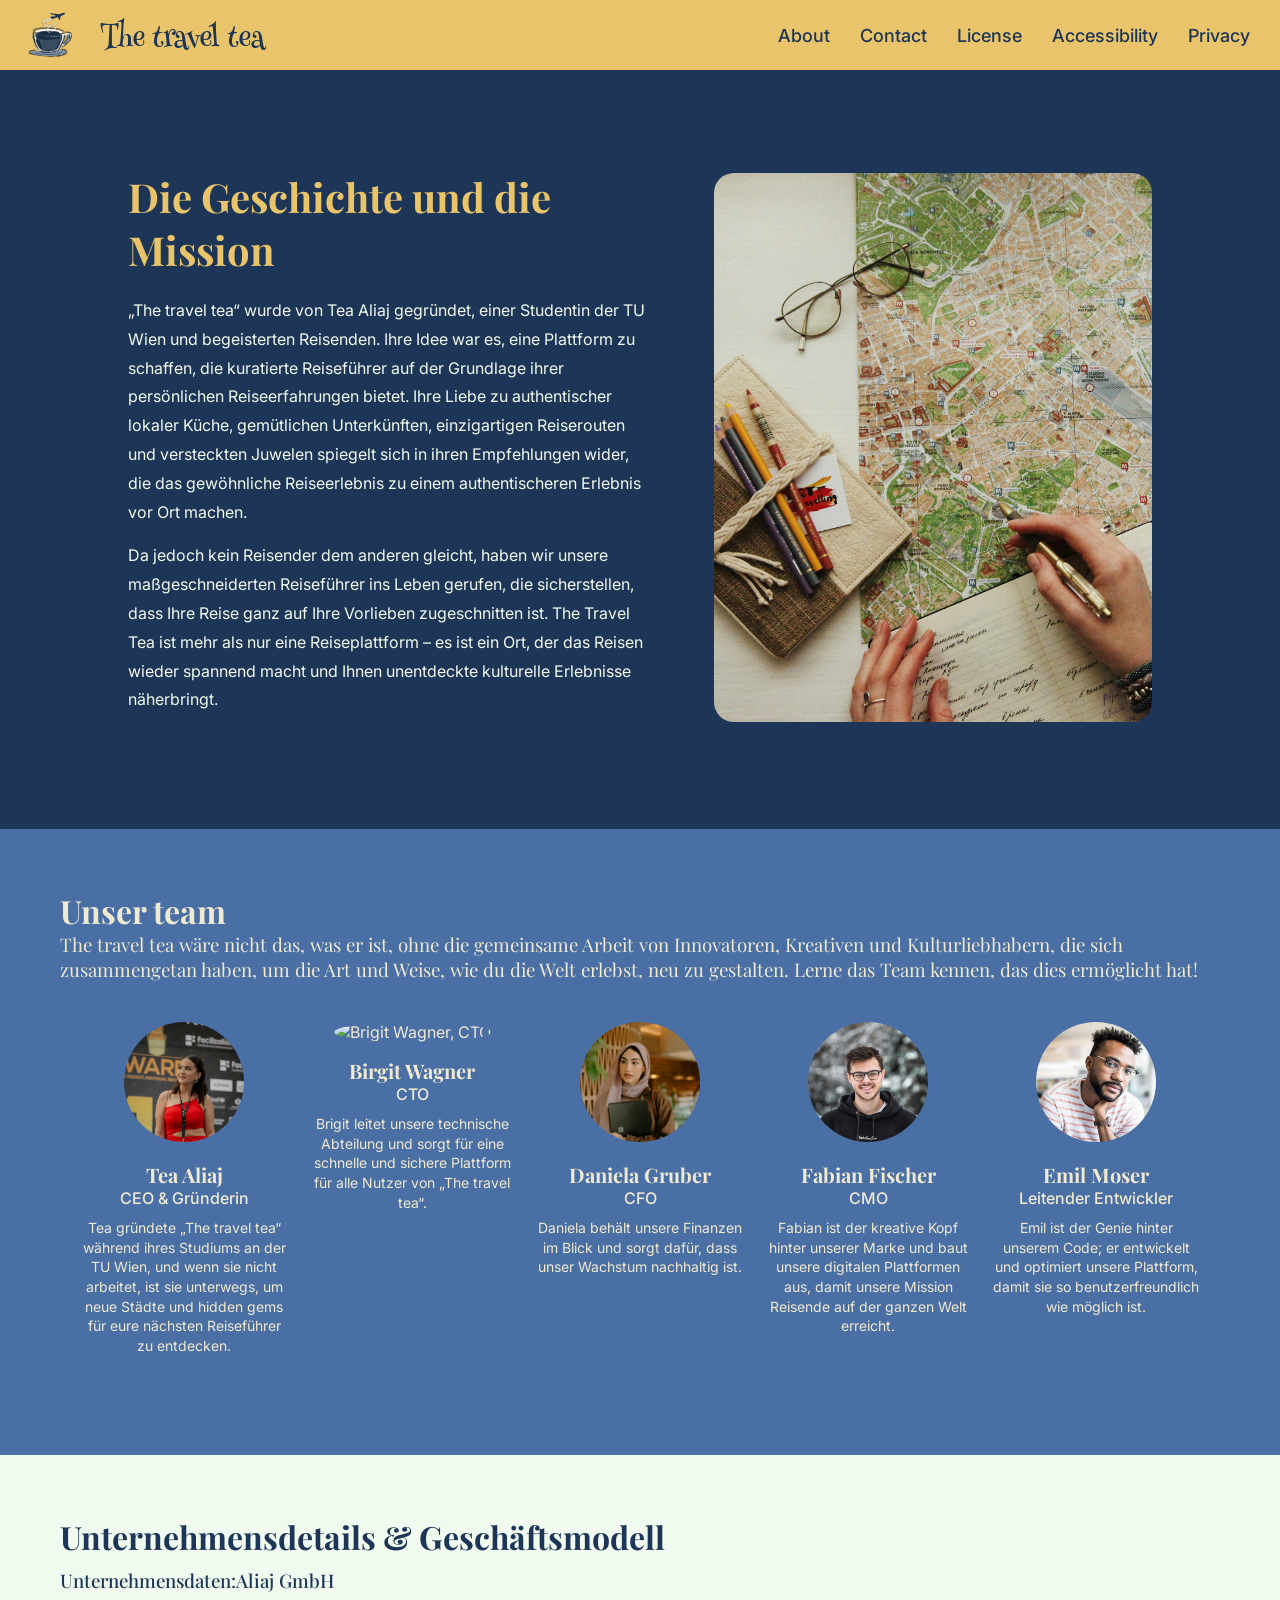
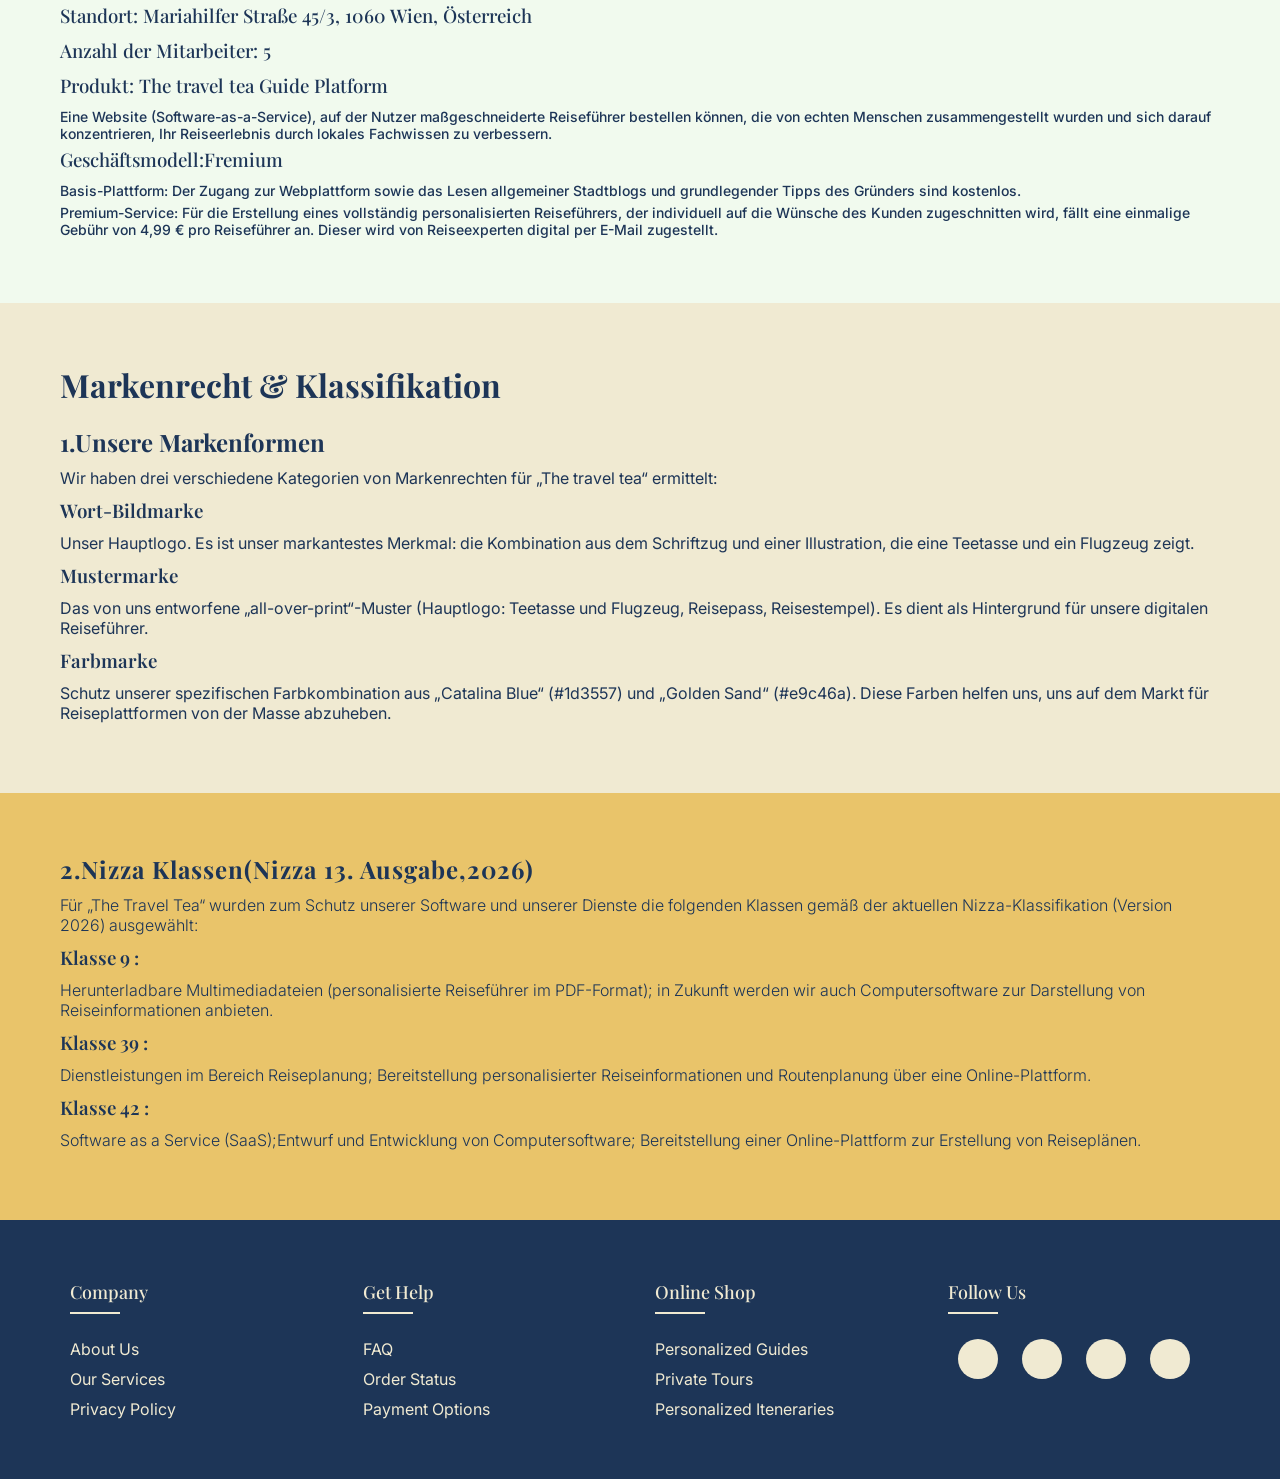
==== about.html @ 0098bec2 "about page done" ====
<!doctype html>
<html lang="de">
  <head>
    <link rel="stylesheet" href="css/style.css" />
    <link
      rel="stylesheet"
      href="https://cdnjs.cloudflare.com/ajax/libs/font-awesome/7.0.1/css/all.min.css"
    />
    <link rel="icon" type="image/svg+xml" href="assets/icons/1.svg" />
    <title>About</title>
  </head>
  <body>
    <header>
      <a href="index.html">
        <img class="logo" src="assets/icons/1.svg" alt="The travel tea logo" />
      </a>
      <nav>
        <ul class="nav__links">
          <li class="brand-link"><a href="index.html">The travel tea</a></li>
          <li><a href="about.html">About</a></li>
          <li><a href="contact.html">Contact</a></li>
          <li><a href="license.html">License</a></li>
          <li><a href="accessibility.html">Accessibility</a></li>
          <li><a href="privacy.html">Privacy</a></li>
        </ul>
      </nav>
    </header>
    <main id="about">
      <!-- about us container, same style as what is the travel tea but tweaked-->
      <section id="about" class="about-us-section">
        <div class="about-us-container">
          <div class="about-text">
            <h2 class="font-heading">Die Geschichte und die Mission</h2>
            <p>
              „The travel tea“ wurde von Tea Aliaj gegründet, einer Studentin
              der TU Wien und begeisterten Reisenden. Ihre Idee war es, eine
              Plattform zu schaffen, die kuratierte Reiseführer auf der
              Grundlage ihrer persönlichen Reiseerfahrungen bietet. Ihre Liebe
              zu authentischer lokaler Küche, gemütlichen Unterkünften,
              einzigartigen Reiserouten und versteckten Juwelen spiegelt sich in
              ihren Empfehlungen wider, die das gewöhnliche Reiseerlebnis zu
              einem authentischeren Erlebnis vor Ort machen.
            </p>
            <p>
              Da jedoch kein Reisender dem anderen gleicht, haben wir unsere
              maßgeschneiderten Reiseführer ins Leben gerufen, die
              sicherstellen, dass Ihre Reise ganz auf Ihre Vorlieben
              zugeschnitten ist. The Travel Tea ist mehr als nur eine
              Reiseplattform – es ist ein Ort, der das Reisen wieder spannend
              macht und Ihnen unentdeckte kulturelle Erlebnisse näherbringt.
            </p>
          </div>
          <div class="about-image">
            <img
              src="assets/images_downloaded/oxana-v-qoAIlAmLJBU-unsplash.jpg"
              alt="Image of travel map and pencils taken by oxana v Unsplash license"
              class="founder-photo"
            />
          </div>
        </div>
      </section>
      <!--Our team container-->
      <div class="team-container">
        <h1>Unser team</h1>
        <h3 style="font-weight: 400">
          The travel tea wäre nicht das, was er ist, ohne die gemeinsame Arbeit
          von Innovatoren, Kreativen und Kulturliebhabern, die sich
          zusammengetan haben, um die Art und Weise, wie du die Welt erlebst,
          neu zu gestalten. Lerne das Team kennen, das dies ermöglicht hat!
        </h3>
        <div class="team-container-row">
          <div class="team-container-col">
            <img
              src="assets/images_by_me/0.Tea Aliaj founder pic.jpg"
              alt="Tea Aliaj, founder and CEO"
            />
            <h3>Tea Aliaj</h3>
            <h4>CEO & Gründerin</h4>
            <p>
              Tea gründete „The travel tea“ während ihres Studiums an der TU
              Wien, und wenn sie nicht arbeitet, ist sie unterwegs, um neue
              Städte und hidden gems für eure nächsten Reiseführer zu entdecken.
            </p>
          </div>
          <div class="team-container-col">
            <img
              src="assets/images_downloaded/meritt-thomas-aoQ4DYZLE_E-unsplash.jpg"
              alt="Brigit Wagner, CTO"
            />
            <h3>Birgit Wagner</h3>
            <h4>CTO</h4>
            <p>
              Brigit leitet unsere technische Abteilung und sorgt für eine
              schnelle und sichere Plattform für alle Nutzer von „The travel
              tea“.
            </p>
          </div>
          <div class="team-container-col">
            <img
              src="assets/images_downloaded/microsoft-365-7mBictB_urk-unsplash.jpg"
              alt="Daniela Gruber, CFO"
            />
            <h3>Daniela Gruber</h3>
            <h4>CFO</h4>
            <p>
              Daniela behält unsere Finanzen im Blick und sorgt dafür, dass
              unser Wachstum nachhaltig ist.
            </p>
          </div>
          <div class="team-container-col">
            <img
              src="assets/images_downloaded/charlie-green-3JmfENcL24M-unsplash.jpg"
              alt="Fabian Fischer, CMO"
            />
            <h3>Fabian Fischer</h3>
            <h4>CMO</h4>
            <p>
              Fabian ist der kreative Kopf hinter unserer Marke und baut unsere
              digitalen Plattformen aus, damit unsere Mission Reisende auf der
              ganzen Welt erreicht.
            </p>
          </div>
          <div class="team-container-col">
            <img
              src="assets/images_downloaded/leilani-angel-K84vnnzxmTQ-unsplash.jpg"
              alt="Emil Moser, Lead Developer"
            />
            <h3>Emil Moser</h3>
            <h4>Leitender Entwickler</h4>
            <p>
              Emil ist der Genie hinter unserem Code; er entwickelt und
              optimiert unsere Plattform, damit sie so benutzerfreundlich wie
              möglich ist.
            </p>
          </div>
        </div>
      </div>
      <!--Company details container-->
      <div class="company-facts">
        <h1>Unternehmensdetails & Geschäftsmodell</h1>
        <ul>
          <li><h3>Unternehmensdaten:Aliaj GmbH</h3></li>
          <li>
            <h3>Standort: Mariahilfer Straße 45/3, 1060 Wien, Österreich</h3>
          </li>
          <li><h3>Anzahl der Mitarbeiter: 5</h3></li>
          <li>
            <h3>Produkt: The travel tea Guide Platform</h3>
            <p>
              Eine Website (Software-as-a-Service), auf der Nutzer
              maßgeschneiderte Reiseführer bestellen können, die von echten
              Menschen zusammengestellt wurden und sich darauf konzentrieren,
              Ihr Reiseerlebnis durch lokales Fachwissen zu verbessern.
            </p>
          </li>
          <li>
            <h3>Geschäftsmodell:Fremium</h3>
            <p>
              Basis-Plattform: Der Zugang zur Webplattform sowie das Lesen
              allgemeiner Stadtblogs und grundlegender Tipps des Gründers sind
              kostenlos.
            </p>
            <p>
              Premium-Service: Für die Erstellung eines vollständig
              personalisierten Reiseführers, der individuell auf die Wünsche des
              Kunden zugeschnitten wird, fällt eine einmalige Gebühr von 4,99 €
              pro Reiseführer an. Dieser wird von Reiseexperten digital per
              E-Mail zugestellt.
            </p>
          </li>
        </ul>
      </div>
      <!--Trademark section container-->
      <div class="trademark-section">
        <h1>Markenrecht & Klassifikation</h1>
        <h2>1.Unsere Markenformen</h2>
        <p>
          Wir haben drei verschiedene Kategorien von Markenrechten für „The
          travel tea“ ermittelt:
        </p>
        <ul>
          <li>
            <h3>Wort-Bildmarke</h3>
            <p>
              Unser Hauptlogo. Es ist unser markantestes Merkmal: die
              Kombination aus dem Schriftzug und einer Illustration, die eine
              Teetasse und ein Flugzeug zeigt.
            </p>
          </li>
          <li>
            <h3>Mustermarke</h3>
            <p>
              Das von uns entworfene „all-over-print“-Muster (Hauptlogo:
              Teetasse und Flugzeug, Reisepass, Reisestempel). Es dient als
              Hintergrund für unsere digitalen Reiseführer.
            </p>
          </li>
          <li>
            <h3>Farbmarke</h3>
            <p>
              Schutz unserer spezifischen Farbkombination aus „Catalina Blue“
              (#1d3557) und „Golden Sand“ (#e9c46a). Diese Farben helfen uns,
              uns auf dem Markt für Reiseplattformen von der Masse abzuheben.
            </p>
          </li>
        </ul>
      </div>
      <!--Nizza klasses container-->
      <div class="nizza-klassen">
        <h2>2.Nizza Klassen(Nizza 13. Ausgabe,2026)</h2>
        <p>
          Für „The Travel Tea“ wurden zum Schutz unserer Software und unserer
          Dienste die folgenden Klassen gemäß der aktuellen Nizza-Klassifikation
          (Version 2026) ausgewählt:
        </p>
        <h3>Klasse 9 :</h3>
        <p>
          Herunterladbare Multimediadateien (personalisierte Reiseführer im
          PDF-Format); in Zukunft werden wir auch Computersoftware zur
          Darstellung von Reiseinformationen anbieten.
        </p>
        <h3>
          Klasse 39 : 
        </h3>
        <p>Dienstleistungen im Bereich Reiseplanung; Bereitstellung
          personalisierter Reiseinformationen und Routenplanung über eine
          Online-Plattform.</p>
        <h3>
          Klasse 42 : 
        </h3>
        <p>Software as a Service (SaaS);Entwurf und Entwicklung von
          Computersoftware; Bereitstellung einer Online-Plattform zur Erstellung
          von Reiseplänen.</p>
      </div>
    </main>
  </body>
  <footer class="footer">
    <div class="container">
      <div class="row">
        <div class="footer-col">
          <h4>Company</h4>
          <ul>
            <li><a href="#">About us</a></li>
            <li><a href="#">Our services</a></li>
            <li><a href="#">Privacy policy</a></li>
          </ul>
        </div>
        <div class="footer-col">
          <h4>Get help</h4>
          <ul>
            <li><a href="#">FAQ</a></li>
            <li><a href="#">Order status</a></li>
            <li><a href="#">Payment options</a></li>
          </ul>
        </div>
        <div class="footer-col">
          <h4>Online shop</h4>
          <ul>
            <li><a href="#">Personalized Guides</a></li>
            <li><a href="#">Private Tours</a></li>
            <li><a href="#">Personalized Iteneraries</a></li>
          </ul>
        </div>
        <div class="footer-col">
          <h4>Follow us</h4>
          <div class="social-links">
            <a href="#" aria-label="Facebook"
              ><i class="fab fa-facebook-f"></i
            ></a>
            <a href="#" aria-label="Instagram"
              ><i class="fab fa-instagram"></i
            ></a>
            <a href="#" aria-label="TikTok"><i class="fab fa-tiktok"></i></a>
            <a href="#" aria-label="Phone"><i class="fa-solid fa-phone"></i></a>
          </div>
        </div>
      </div>
    </div>
  </footer>
</html>
---- css/style.css ----
@import url("https://fonts.googleapis.com/css2?family=Henny+Penny&family=Inter:ital,opsz,wght@0,14..32,100..900;1,14..32,100..900&family=Playfair+Display:ital,wght@0,400..900;1,400..900&display=swap");
.henny-penny-regular {
  font-family: "Henny Penny", system-ui;
  font-weight: 400;
  font-style: normal;
}

.inter {
  font-family: "Inter", sans-serif;
  font-optical-sizing: auto;
  font-weight: 100;
  font-style: normal;
}

.playfair-display {
  font-family: "Playfair Display", serif;
  font-optical-sizing: auto;
  font-weight: 400;
  font-style: normal;
}

:root {
  --font-brand: "Henny Penny", system-ui;
  --font-heading: "Playfair Display", serif;
  --font-body: "Inter", sans-serif;
  --deepblue: #1d3557;
  --denim: #4a6fa5;
  --sky: #457b9d;
  --tealeaf: #a8dadc;
  --cream: #f1faee;
  --gold: #e9c46a;
  --vanilla: #f0ead2;
}

* {
  margin: 0;
  padding: 0;
  box-sizing: border-box;
  background-color: transparent;
}

body {
  font-family: var(--font-body);
  background-color: var(--vanilla);
  color: var(--deepblue);
}

h1,
h2,
h3,
h4 {
  font-family: var(--font-heading);
}

.brand-text {
  font-family: var(--font-brand);
  font-size: 1.8rem;
  color: var(--deepblue);
  margin: 0;
  letter-spacing: 0.05rem;
}

li,
a,
button {
  font-family: var(--font-body);
  font-weight: 500;
  font-size: 16px;
  color: var(--deepblue);
  text-decoration: none;
}

header {
  display: flex;
  justify-content: flex-start;
  align-items: center;
  padding: 0 15px;
  height: 70px;
  background-color: var(--gold);
  position: sticky;
  top: 0;
  z-index: 1000;
  box-shadow: 0 2px 10px rgba(0, 0, 0, 0.05 green, blue, alpha);
}

.logo {
  width: auto;
  height: 70px;
  margin-left: 0;
}

nav {
  flex-grow: 1;
}

.nav__links {
  display: flex;
  justify-content: flex-end;
  list-style: none;
  align-items: center;
}

.nav__links li {
  display: inline-block;
  padding: 0px 15px;
}

.nav__links li:not(.brand-link) a {
  font-family: var(--font-body);
  color: var(--deepblue);
  font-size: 18px;
  transition: all 0.3s ease 0s;
}

.nav__links li a:hover {
  color: var(--vanilla);
}

button {
  padding: 9px 25 px;
  border: none;
  border-radius: 50px;
  cursor: pointer;
  transition: all 0.3s ease 0s;
}

button:hover {
  background-color: var();
  color: white;
}

.brand-link {
  margin-right: auto;
  margin-top: 10px;
  margin-left: 0px;
}

.brand-link a {
  font-family: var(--font-brand);
  font-size: 1.7rem;
  color: var(--beige);
  margin-right: 40px;
}

.container {
  max-width: 1170px;
  margin: auto;
}

ul {
  list-style: none;
}

.footer {
  background-color: var(--deepblue);
  padding: 60px 0;
}

.footer-col {
  width: 25%;
  padding: 0 15px;
}

.footer-col h4 {
  font-size: 18px;
  color: var(--vanilla);
  text-transform: capitalize;
  margin-bottom: 35px;
  font-family: var(--font-heading);
  font-weight: 500;
  position: relative;
}

.footer-col h4::before {
  content: "";
  position: absolute;
  left: 0;
  bottom: -10px;
  background-color: var(--vanilla);
  height: 2px;
  box-sizing: border-box;
  width: 50px;
}

.footer-col ul li:not(:last-child) {
  margin-bottom: 10px;
}

.footer-col ul li a {
  font-size: 16px;
  text-transform: capitalize;
  font-family: var(--font-body);
  color: var(--vanilla);
  text-decoration: none;
  font-weight: 400;
  display: block;
  transition: all 0.3s ease;
}

.footer-col ul li a:hover {
  color: var(--sky);
  padding-left: 7px;
}

.row {
  display: flex;
  flex-wrap: wrap;
}

.footer-col .social-links a {
  display: inline-block;
  height: 40px;
  width: 40px;
  background-color: var(--vanilla);
  margin: 0 10px 0;
  text-align: center;
  line-height: 40px;
  border-radius: 50%;
  transition: all 0.5s ease;
  color: var(--deepblue);
}

.footer-col .social-links a:hover {
  color: var(--vanilla);
  background-color: var(--sky);
}

.hero-image {
  background-image:
    linear-gradient(rgba(0, 0, 0, 0.2), rgba(0, 0, 0, 0.2)),
    url("../assets/images_downloaded/neom-STV2s3FYw7Y-unsplash.jpg");
  background-size: cover;
  background-position: center;
  height: 100vh;
  width: 100%;

  /* Centering Logic */
  display: flex;
  justify-content: center; /* Horizontal center */
  align-items: center; /* Vertical center */
  text-align: center;
}

.hero-content {
  max-width: 800px; /* Prevents text from stretching too wide */
  padding: 20px;
  z-index: 1;
}

.hero-title {
  font-family: var(--font-heading);
  color: var(--gold);
  font-size: 4rem;
  text-shadow: 2px 4px 10px rgba(0, 0, 0, 0.3);
  font-weight: 300;
}

.hero-subtitle {
  font-family: var(--font-body);
  color: var(--vanilla);
  padding-top: 15px;
  font-size: 1.1rem;
  font-weight: 600;
  text-shadow: 2px 4px 10px rgba(0, 0, 0, 0.3);
  margin-bottom: 30px;
}

.hero-btn {
  display: inline-block;
  padding: 15px 35px;
  background-color: var(--denim); /* That warm accent color we picked */
  color: var(--vanilla);
  text-decoration: none;
  border-radius: 70px;
  font-weight: bold;
  transition: transform 0.3s ease;
}

.hero-btn:hover {
  transform: scale(1.01);
}

.about-section {
  padding: 100px 10%;
  background-color: var(--vanilla);
}

.about-container {
  display: flex;
  align-items: center;
  justify-content: space-between;
  gap: 60px;
  max-width: 1200px;
  margin: 0 auto;
}

@media (max-width: 768px) {
  .about-container {
    flex-direction: column;
    text-align: center;
  }
}

.about-image {
  flex: 1;
  max-width: 450px;
}

.founder-photo {
  width: 100%;
  height: auto;
  border-radius: 20px;
  box-shadow: 15px 15px 0px var(--tea-leaf);
}

.about-text {
  flex: 1.2;
}

.about-text h2 {
  font-size: 2.5rem;
  margin-bottom: 20px;
  color: var(--dark-slate);
}

.about-text p {
  line-height: 1.8;
  margin-bottom: 15px;
  color: #444;
}

.about-cta {
  display: inline-block;
  margin-top: 10px;
  text-decoration: none;
  font-weight: bold;
  color: var(--clay);
  transition: transform 0.3s ease;
}

.about-cta:hover {
  transform: translateX(10px);
}
.section-padding {
  padding: 80px 10%;
  text-align: center;
}

.feature-container,
.steps-wrapper,
.dest-container,
.pricing-wrapper {
  display: flex;
  flex-wrap: wrap; /* Allows cards to drop to next line on mobile */
  justify-content: center;
  gap: 30px; /* Space between the cards */
  margin-top: 40px;
}

.price-card,
.feature-card,
.dest-card {
  background: var(--white);
  padding: 30px;
  border-radius: 15px;
  box-shadow: 0 4px 15px rgba(0, 0, 0, 0.05);
  flex: 1;
  min-width: 280px; /* Prevents cards from getting too skinny */
  max-width: 350px;
}

.section-padding {
  padding: 80px 10%; /* Lots of top/bottom space and side breathing room */
  text-align: center;
}

.feature-container,
.steps-wrapper,
.dest-container,
.pricing-wrapper {
  display: flex;
  flex-wrap: wrap; /* Allows cards to drop to next line on mobile */
  justify-content: center;
  gap: 30px; /* Space between the cards */
  margin-top: 40px;
}

.price-card,
.feature-card,
.dest-card {
  background: var(--white);
  padding: 30px;
  border-radius: 15px;
  box-shadow: 0 4px 15px rgba(0, 0, 0, 0.05);
  flex: 1;
  min-width: 280px; /* Prevents cards from getting too skinny */
  max-width: 350px;
}

.privacy-container {
  max-width: 100%;
  margin: 0 auto;
  padding: 2rem;
  line-height: 1.8;
  background-color: #1d3557;
}

.privacy-container h1 {
  margin-bottom: 2rem;
  color: var(--vanilla);
}

.privacy-container h2 {
  margin-top: 2rem;
  margin-bottom: 1rem;
  color: var(--vanilla);
}

.privacy-container h3 {
  color: var(--vanilla);
}

.privacy-container p {
  color: var(--vanilla);
}

.privacy-container ul {
  padding-left: 1.5rem;
  margin-bottom: 1rem;
  color: var(--vanilla);
}

.privacy-container li {
  margin-bottom: 0.5rem;
  color: var(--vanilla);
}

.privacy-container a {
  color: var(--vanilla);
}

.form-container {
  max-width: 1000px;
  margin: 0 auto;
  padding: 2rem;
}

.form-row {
  display: grid;
  grid-template-columns: 1fr 1fr;
  gap: 1.5rem;
  margin-bottom: 1.5rem;
}

.form-col {
  display: flex;
  flex-direction: column;
  gap: 0.5rem;
}

.form-col label {
  font-weight: 700;
  font-family: var(--font-heading);
  font-size: 1.5rem;
  color: var(--deepblue);
}

.form-col input,
.form-col textarea {
  padding: 0.75rem 1rem;
  border: 1px solid var(--deepblue);
  border-radius: 2px;
  font-family: var(--font-body);
  font-size: 1rem;
  font-weight: 500;
  background: transparent;
  color: var(--deepblue);
  transition: border-color 0.2s;
  width: 100%;
}
.form-col input:focus,
.form-col textarea:focus {
  outline: none;
  border-color: var(--deepblue);
}

.form-col textarea {
  resize: vertical;
  margin-bottom: 1.5rem;
}

.button-submit {
  display: block;
  margin: 20px auto;
  padding: 15px 35px;
  background-color: var(--denim);
  margin-top: 20px;
  color: var(--vanilla);
  text-decoration: none;
  border-radius: 70px;
  transition: transform 0.3s ease;
}

.button-submit:hover {
  background-color: var(--deepblue);
}

.impressum {
  background-color: var(--denim);
}
.impressum-container {
  margin: 0 auto;
  padding: 2rem;
}
.impressum-container h1 {
  color: var(--cream);
  margin-bottom: 30px;
  font-family: var(--font-heading);
  font-weight: 400;
}
.impressum-container h4 {
  color: var(--cream);
  margin-bottom: 10px;
  font-family: var(--font-body);
  font-weight: 400;
}

.license-container {
  max-width: 800px;
  margin-left: 0 auto;
  padding: 3rem 2rem;
  line-height: 1.8;
}

.license-container h1 {
  font-weight: 800;
  margin-bottom: 5px;
}

.license-container h2 {
  font-weight: 700;
  font-style: oblique;
  margin-bottom: 3px;
  margin-top: 10px;
}

.license-container p {
  font-size: 16px;
  font-weight: 400;
  font-family: var(--font-body);
}

.license-container ul {
  padding-left: 1.5rem;
}

.license-container li {
  margin-bottom: 0.5rem;
  font-size: 16px;
  font-weight: 400;
  font-family: var(--font-body);
}

/*About HTML Page style*/

/*ABOUT US SECTION */
.about-us-container {
  display: flex;
  align-items: center;
  justify-content: space-between;
  gap: 60px;
  max-width: 1200px;
  margin: 0 auto;
  background-color: var(--deepblue);
  color: var(--gold);
}
.about-us-section {
  padding: 100px 10%;
  background-color: var(--deepblue);
}
.about-us-container p {
  color: var(--cream);
}

/*OUR TEAM STYLE*/
.team-container {
  background-color: var(--denim);
  color: var(--vanilla);
 padding: 60px;
  width: 100%;
}
.team-container-row {
  display: flex;
  flex-direction: row;
  justify-content: center;
  align-items: flex-start;
  gap: 20px;
  flex-wrap: wrap;
  padding: 40px 20px;
  width: 100%;
  max-width: 1200px;
  margin: 0 auto;
  background-color: var(--denim);
  color: var(--vanilla);
}
.team-container-col {
  flex: 1;
  min-width: 180px;
  max-width: 220px;
  text-align: center;
}
.team-container-col img {
  width: 120px;
  height: 120px;
  border-radius: 50%;
  object-fit: cover;
  margin-bottom: 15px;
}
.team-container-col h3 {
  font-size: 20px;
  margin: 5 px 0;
  font-weight: bolder;
}
.team-container-col h4 {
  font-size: 16px;
  margin-bottom: 10px;
  font-family: var(--font-body);
  font-weight: 500;
}
.team-container-col p {
  font-size: 14px;
  line-height: 1.4;
}

/*Company details*/
.company-facts{
  background-color: var(--cream);
  color: var(--deepblue);
  padding: 60px;
}
.company-facts h1{
  margin-bottom: 10px;
}
.company-facts h3{
  margin-bottom: 10px;
  font-weight: 500;
}
.company-facts p {
  margin-bottom: 5px;
  font-size: 14px;
}

/*Trademark section*/
.trademark-section{
  background-color: var(--vanilla);
  color: var(--deepblue);
  padding: 60px;
}
.trademark-section h1{
  margin-bottom: 20px;
}

.trademark-section h2{
  margin-bottom: 10px;
}
.trademark-section h3{
  font-weight: 600;
  margin-bottom: 10px;
}.trademark-section p{
  margin-bottom: 10px;
  font-weight: 400;
}
/*Nizza Klassen*/
.nizza-klassen{
  padding: 60px;
  background-color: var(--gold);
  color: var(--deepblue);
}
.nizza-klassen h2{
  margin-bottom: 10px;
  font-weight: 700;
  letter-spacing: 1px;
}
.nizza-klassen h3{
  margin-bottom: 10px;
  font-weight: 600;
}
.nizza-klassen p{
  margin-bottom: 10px;
  font-weight: 300;
}
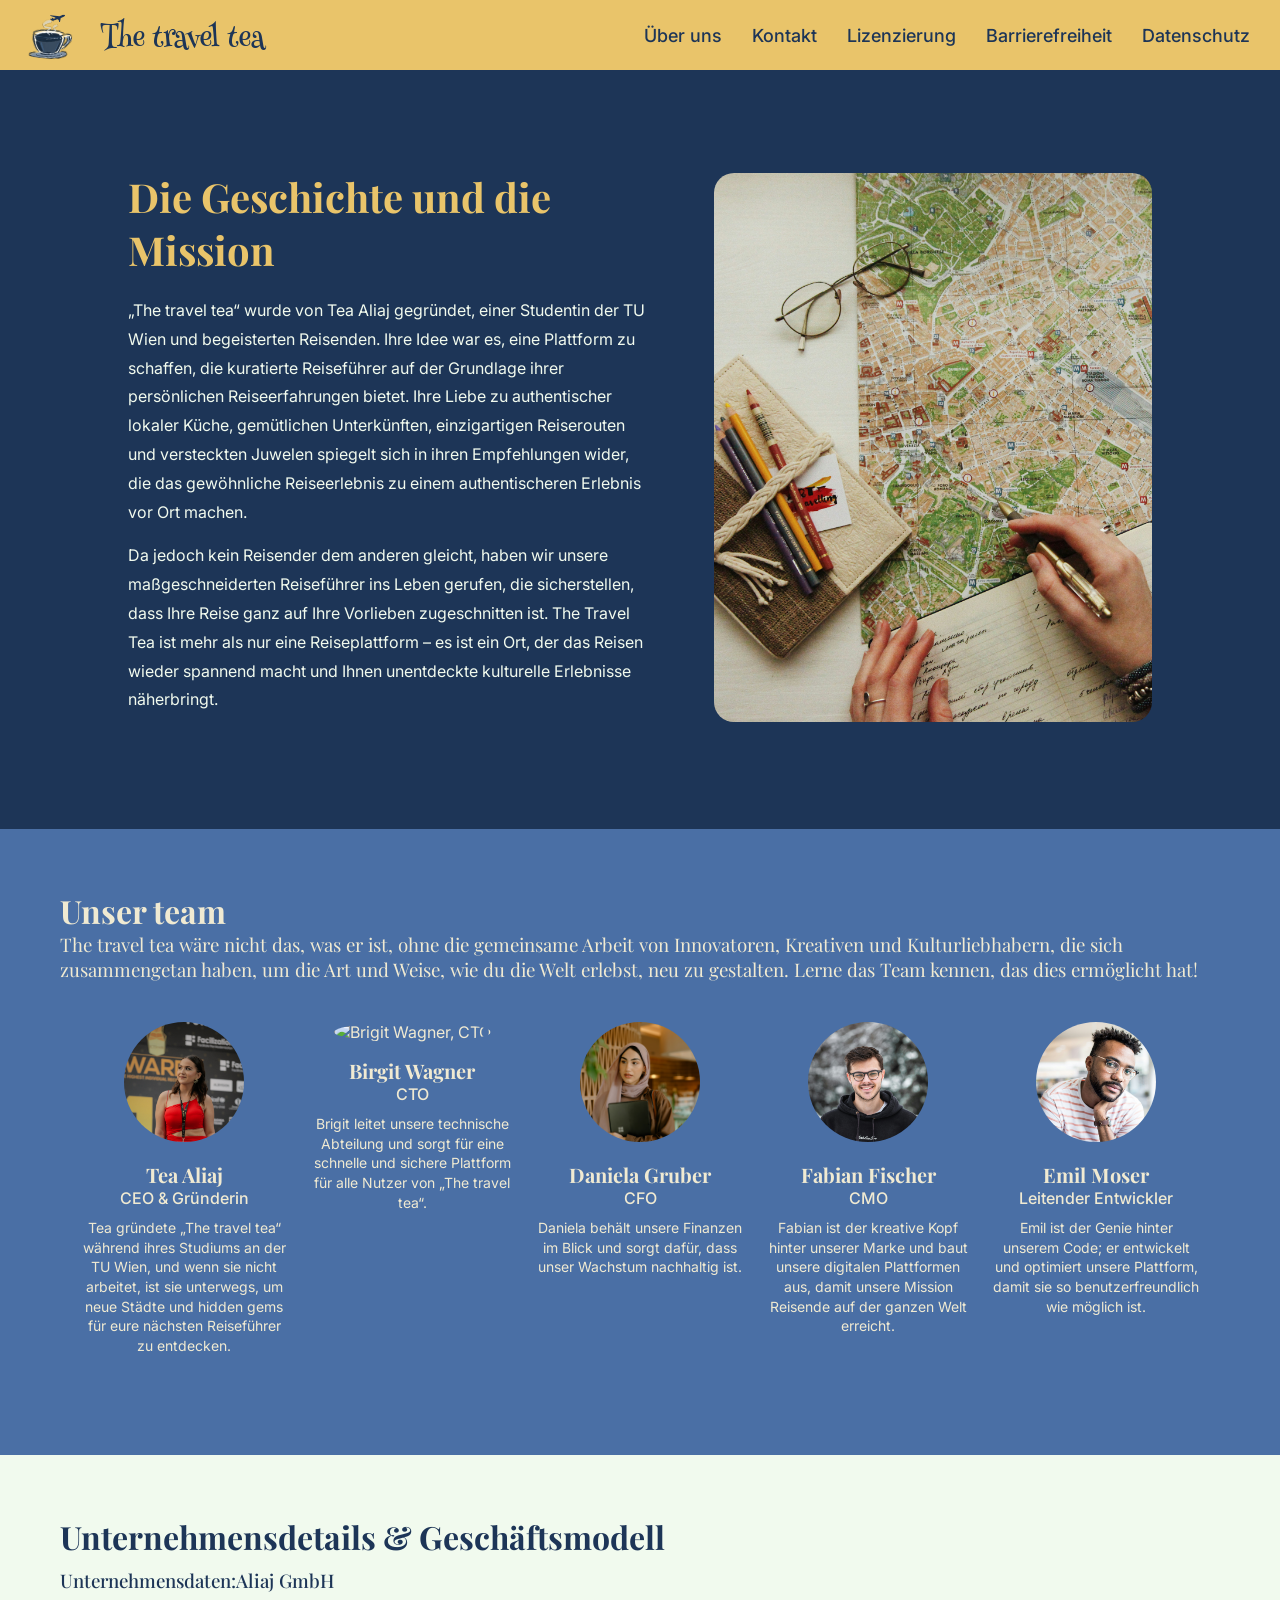
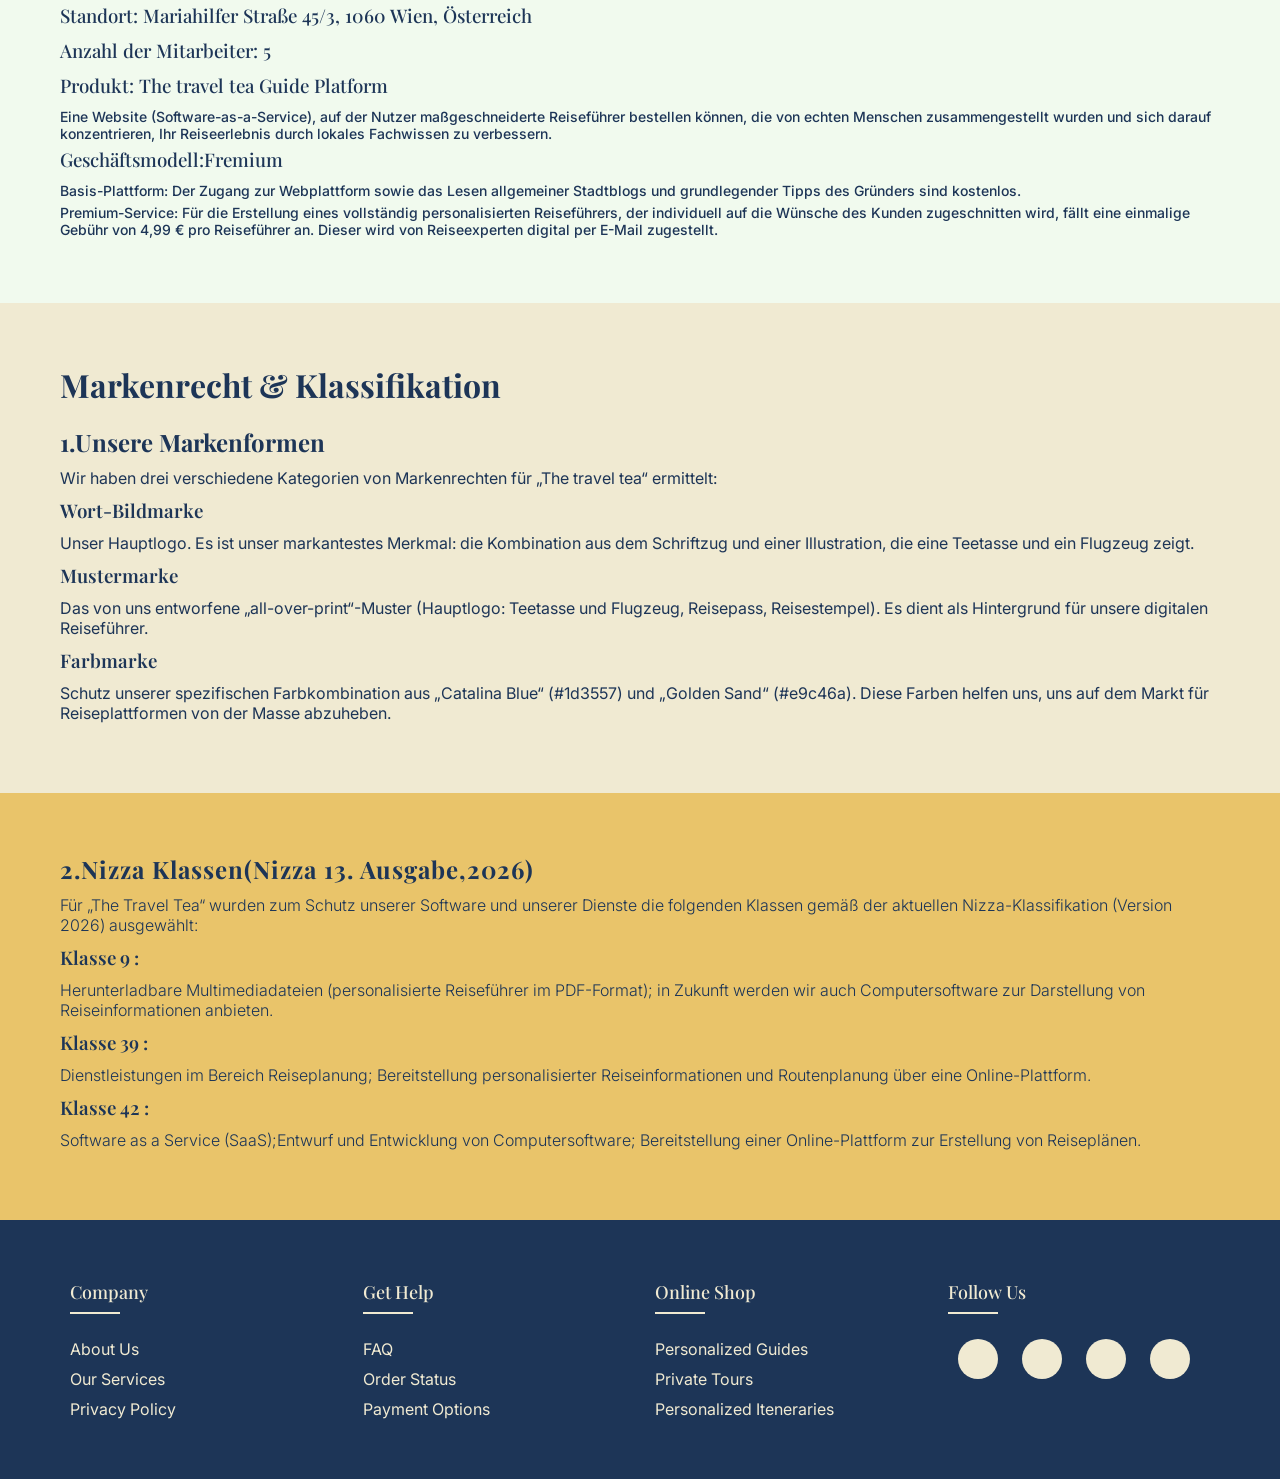
==== commit 784023b4: "navbar updated in all pages" ====
--- a/about.html
+++ b/about.html
@@ -11,17 +11,15 @@
   </head>
   <body>
     <header>
-      <a href="index.html">
-        <img class="logo" src="assets/icons/1.svg" alt="The travel tea logo" />
-      </a>
+      <img class="logo" src="assets/icons/1.svg" alt="The travel tea logo" />
       <nav>
         <ul class="nav__links">
           <li class="brand-link"><a href="index.html">The travel tea</a></li>
-          <li><a href="about.html">About</a></li>
-          <li><a href="contact.html">Contact</a></li>
-          <li><a href="license.html">License</a></li>
-          <li><a href="accessibility.html">Accessibility</a></li>
-          <li><a href="privacy.html">Privacy</a></li>
+          <li><a href="about.html">Über uns</a></li>
+          <li><a href="contact.html">Kontakt</a></li>
+          <li><a href="license.html">Lizenzierung</a></li>
+          <li><a href="accessibility.html">Barrierefreiheit</a></li>
+          <li><a href="privacy.html">Datenschutz</a></li>
         </ul>
       </nav>
     </header>
@@ -219,18 +217,18 @@
           PDF-Format); in Zukunft werden wir auch Computersoftware zur
           Darstellung von Reiseinformationen anbieten.
         </p>
-        <h3>
-          Klasse 39 : 
-        </h3>
-        <p>Dienstleistungen im Bereich Reiseplanung; Bereitstellung
+        <h3>Klasse 39 :</h3>
+        <p>
+          Dienstleistungen im Bereich Reiseplanung; Bereitstellung
           personalisierter Reiseinformationen und Routenplanung über eine
-          Online-Plattform.</p>
-        <h3>
-          Klasse 42 : 
-        </h3>
-        <p>Software as a Service (SaaS);Entwurf und Entwicklung von
+          Online-Plattform.
+        </p>
+        <h3>Klasse 42 :</h3>
+        <p>
+          Software as a Service (SaaS);Entwurf und Entwicklung von
           Computersoftware; Bereitstellung einer Online-Plattform zur Erstellung
-          von Reiseplänen.</p>
+          von Reiseplänen.
+        </p>
       </div>
     </main>
   </body>
--- a/css/style.css
+++ b/css/style.css
@@ -493,18 +493,19 @@
   display: block;
   margin: 20px auto;
   padding: 15px 35px;
-  background-color: var(--denim);
+  background-color: var(--deepblue);
   margin-top: 20px;
-  color: var(--vanilla);
+  color: var(--cream);
   text-decoration: none;
   border-radius: 70px;
   transition: transform 0.3s ease;
 }
 
 .button-submit:hover {
-  background-color: var(--deepblue);
-}
-
+  background-color: var(--denim);
+  color: var(--cream);
+}
+/*IMPRESSUM STYLE*/
 .impressum {
   background-color: var(--denim);
 }
@@ -518,13 +519,20 @@
   font-family: var(--font-heading);
   font-weight: 400;
 }
-.impressum-container h4 {
+.impressum-container h2 {
   color: var(--cream);
   margin-bottom: 10px;
   font-family: var(--font-body);
   font-weight: 400;
 }
-
+.impressum-container h3 {
+  color: var(--cream);
+  margin-bottom: 10px;
+  font-family: var(--font-body);
+  font-weight: 400;
+}
+
+/*LICENSE CONTAINER*/
 .license-container {
   max-width: 800px;
   margin-left: 0 auto;
@@ -659,17 +667,18 @@
 .trademark-section h1{
   margin-bottom: 20px;
 }
-
 .trademark-section h2{
   margin-bottom: 10px;
 }
 .trademark-section h3{
   font-weight: 600;
   margin-bottom: 10px;
-}.trademark-section p{
-  margin-bottom: 10px;
-  font-weight: 400;
-}
+}
+.trademark-section p{
+  margin-bottom: 10px;
+  font-weight: 400;
+}
+
 /*Nizza Klassen*/
 .nizza-klassen{
   padding: 60px;
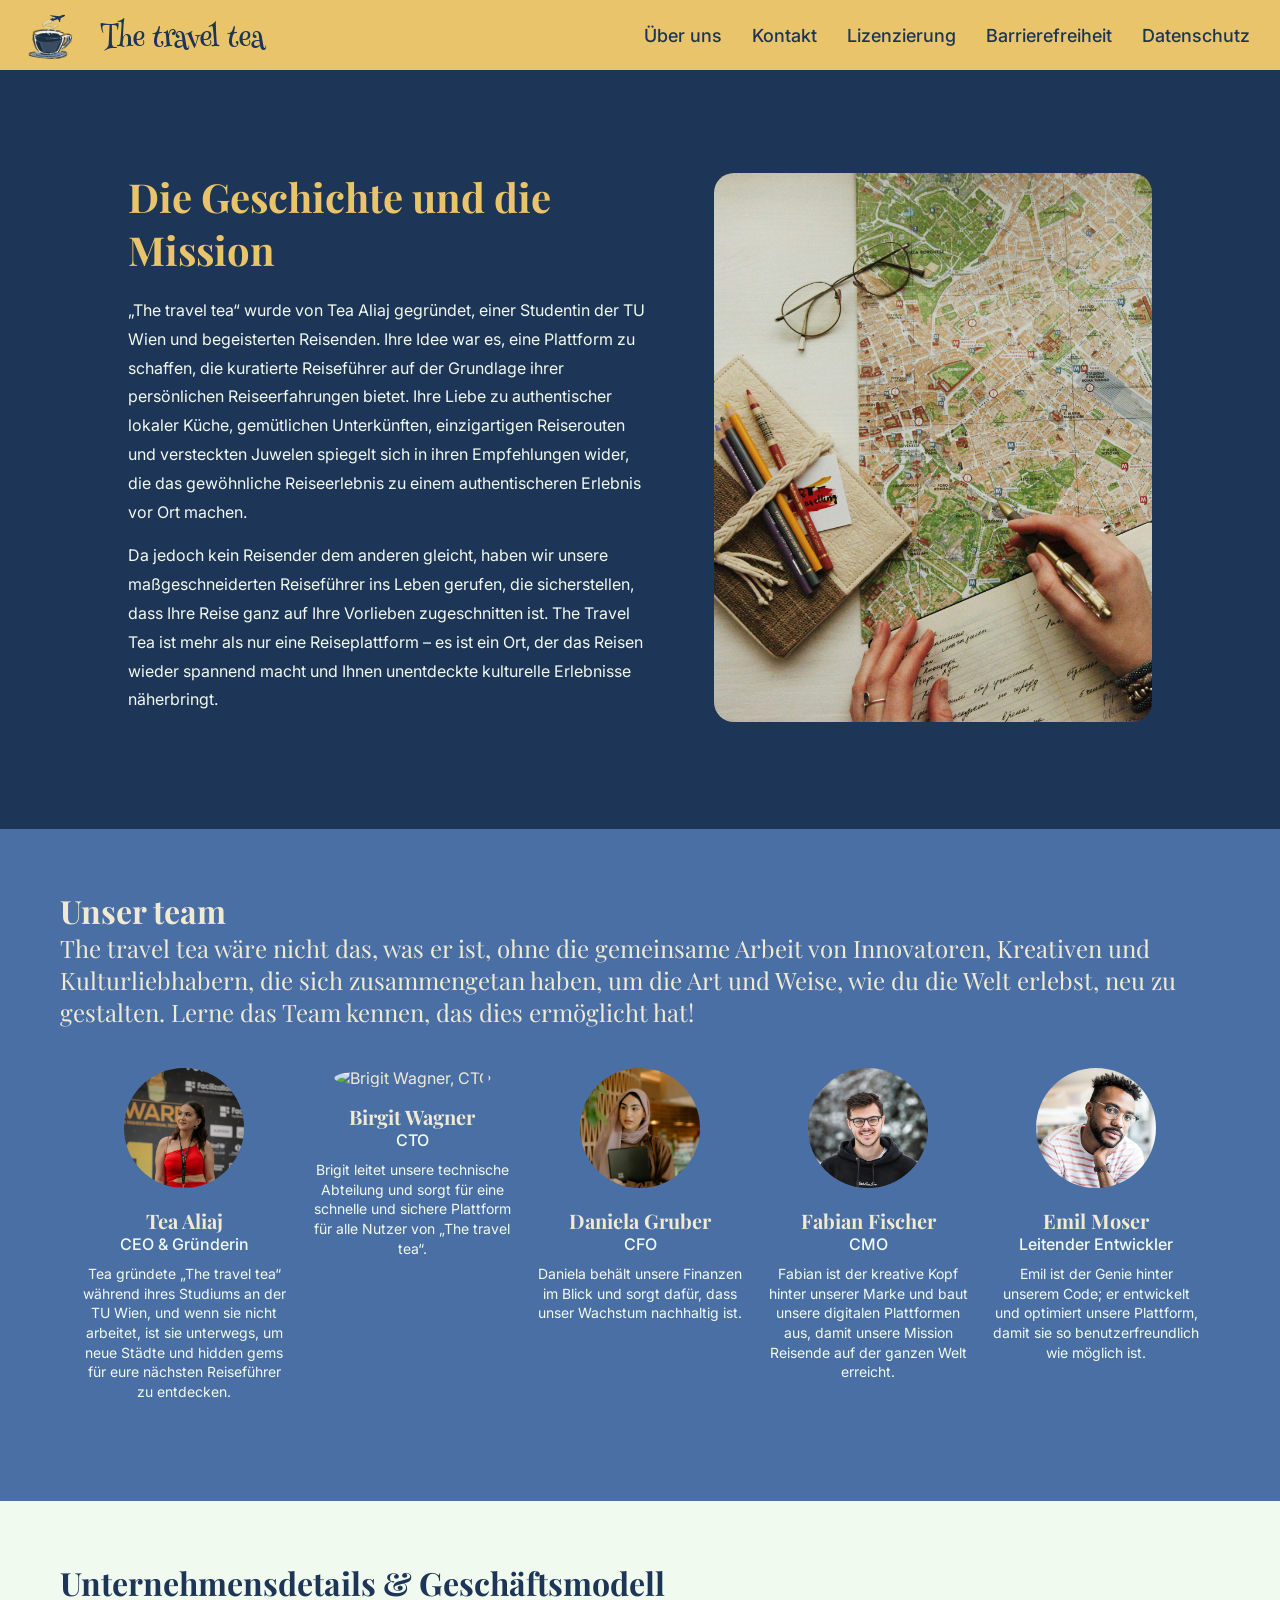
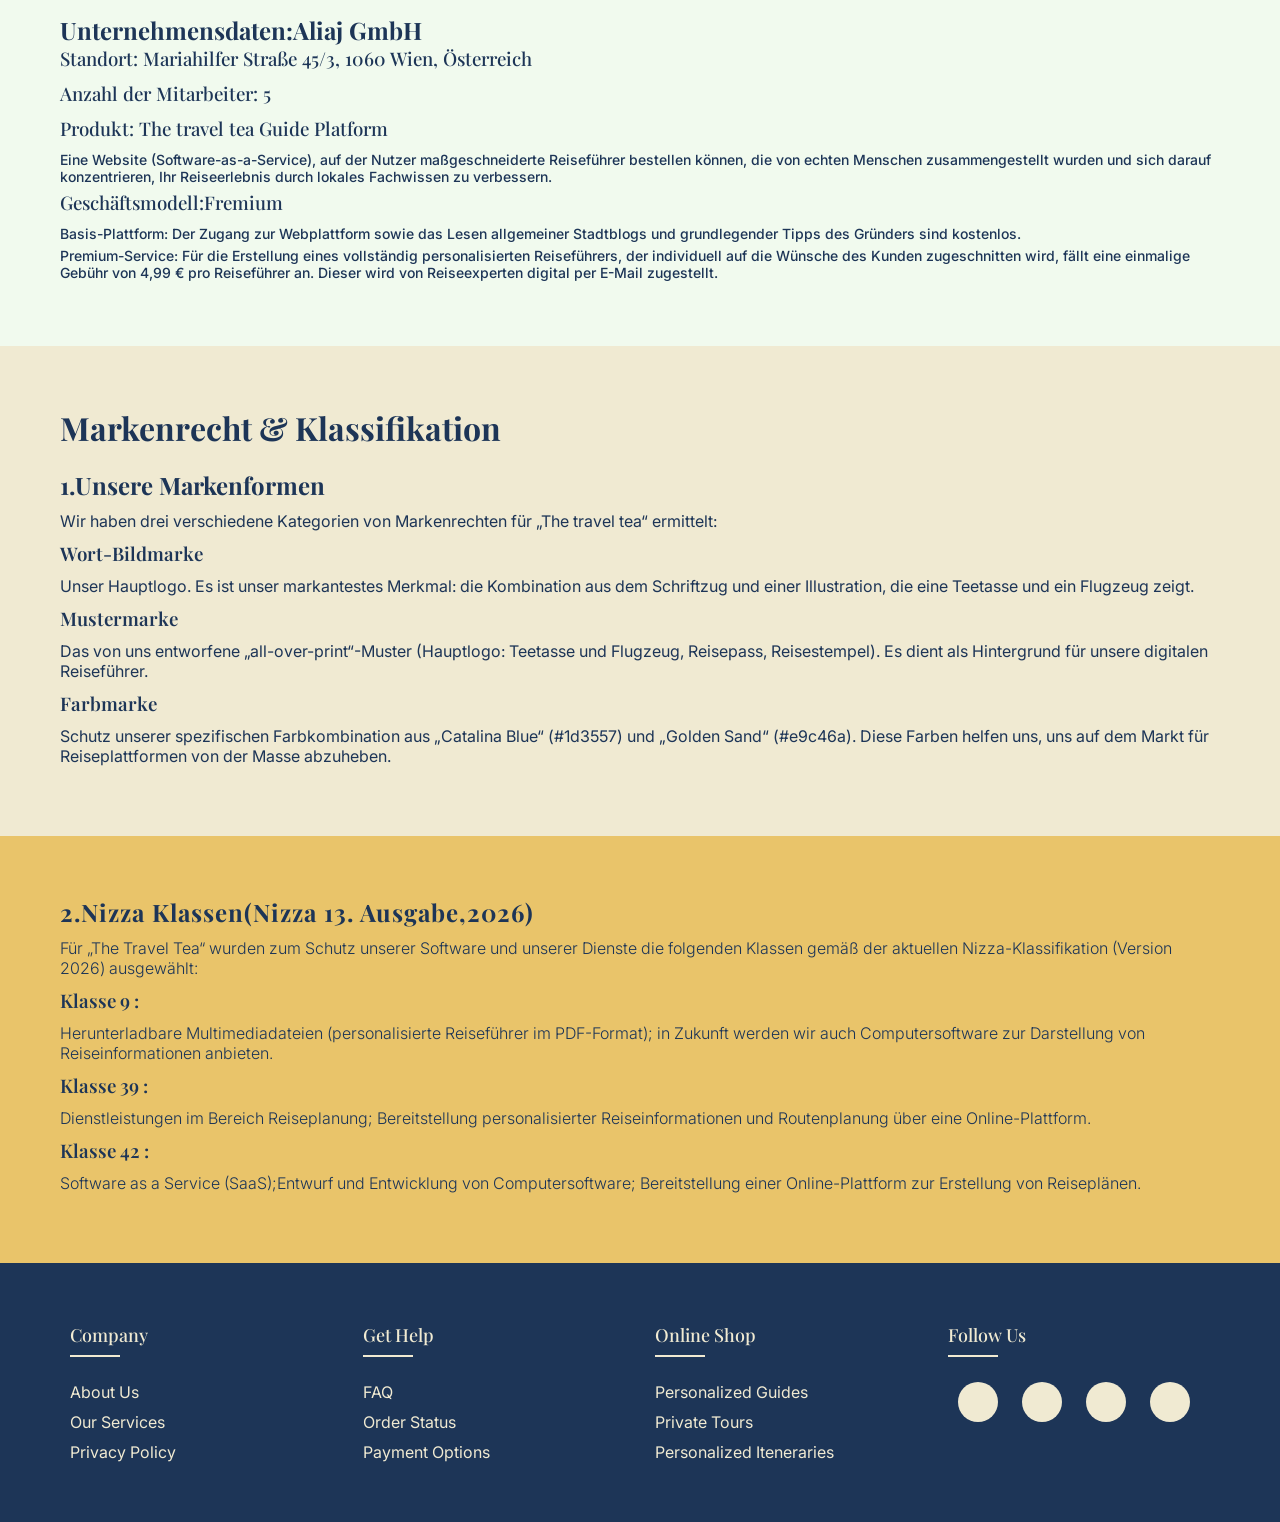
==== commit 7be9cffc: "about us edited by improving what wave told me to" ====
--- a/about.html
+++ b/about.html
@@ -60,12 +60,12 @@
       <!--Our team container-->
       <div class="team-container">
         <h1>Unser team</h1>
-        <h3 style="font-weight: 400">
+        <h2 style="font-weight: 400">
           The travel tea wäre nicht das, was er ist, ohne die gemeinsame Arbeit
           von Innovatoren, Kreativen und Kulturliebhabern, die sich
           zusammengetan haben, um die Art und Weise, wie du die Welt erlebst,
           neu zu gestalten. Lerne das Team kennen, das dies ermöglicht hat!
-        </h3>
+        </h2>
         <div class="team-container-row">
           <div class="team-container-col">
             <img
@@ -137,7 +137,7 @@
       <div class="company-facts">
         <h1>Unternehmensdetails & Geschäftsmodell</h1>
         <ul>
-          <li><h3>Unternehmensdaten:Aliaj GmbH</h3></li>
+          <li><h2>Unternehmensdaten:Aliaj GmbH</h2></li>
           <li>
             <h3>Standort: Mariahilfer Straße 45/3, 1060 Wien, Österreich</h3>
           </li>
--- a/css/style.css
+++ b/css/style.css
@@ -624,6 +624,9 @@
   object-fit: cover;
   margin-bottom: 15px;
 }
+.team-container-col h2 {
+ color: var(--cream);
+}
 .team-container-col h3 {
   font-size: 20px;
   margin: 5 px 0;
@@ -634,11 +637,14 @@
   margin-bottom: 10px;
   font-family: var(--font-body);
   font-weight: 500;
+  color: var(--cream);
 }
 .team-container-col p {
   font-size: 14px;
   line-height: 1.4;
-}
+  color: var(--cream);
+}
+
 
 /*Company details*/
 .company-facts{
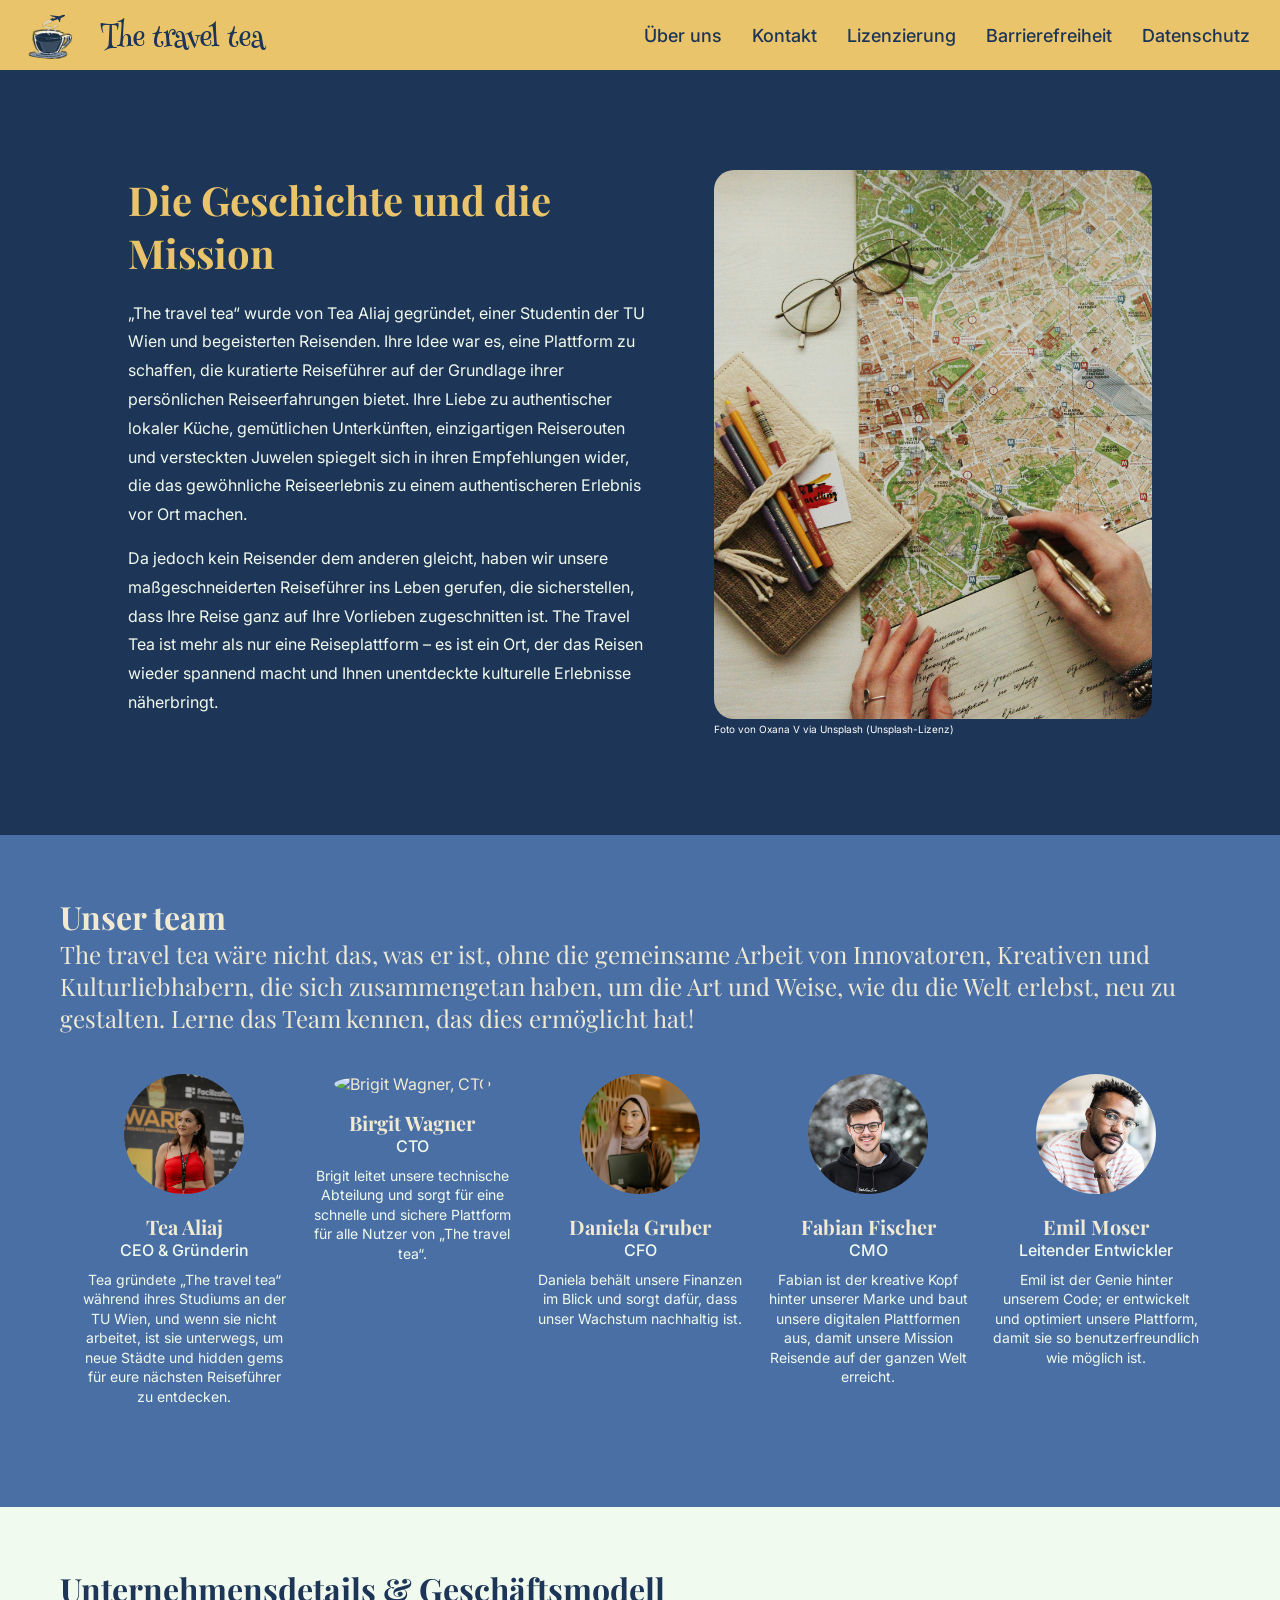
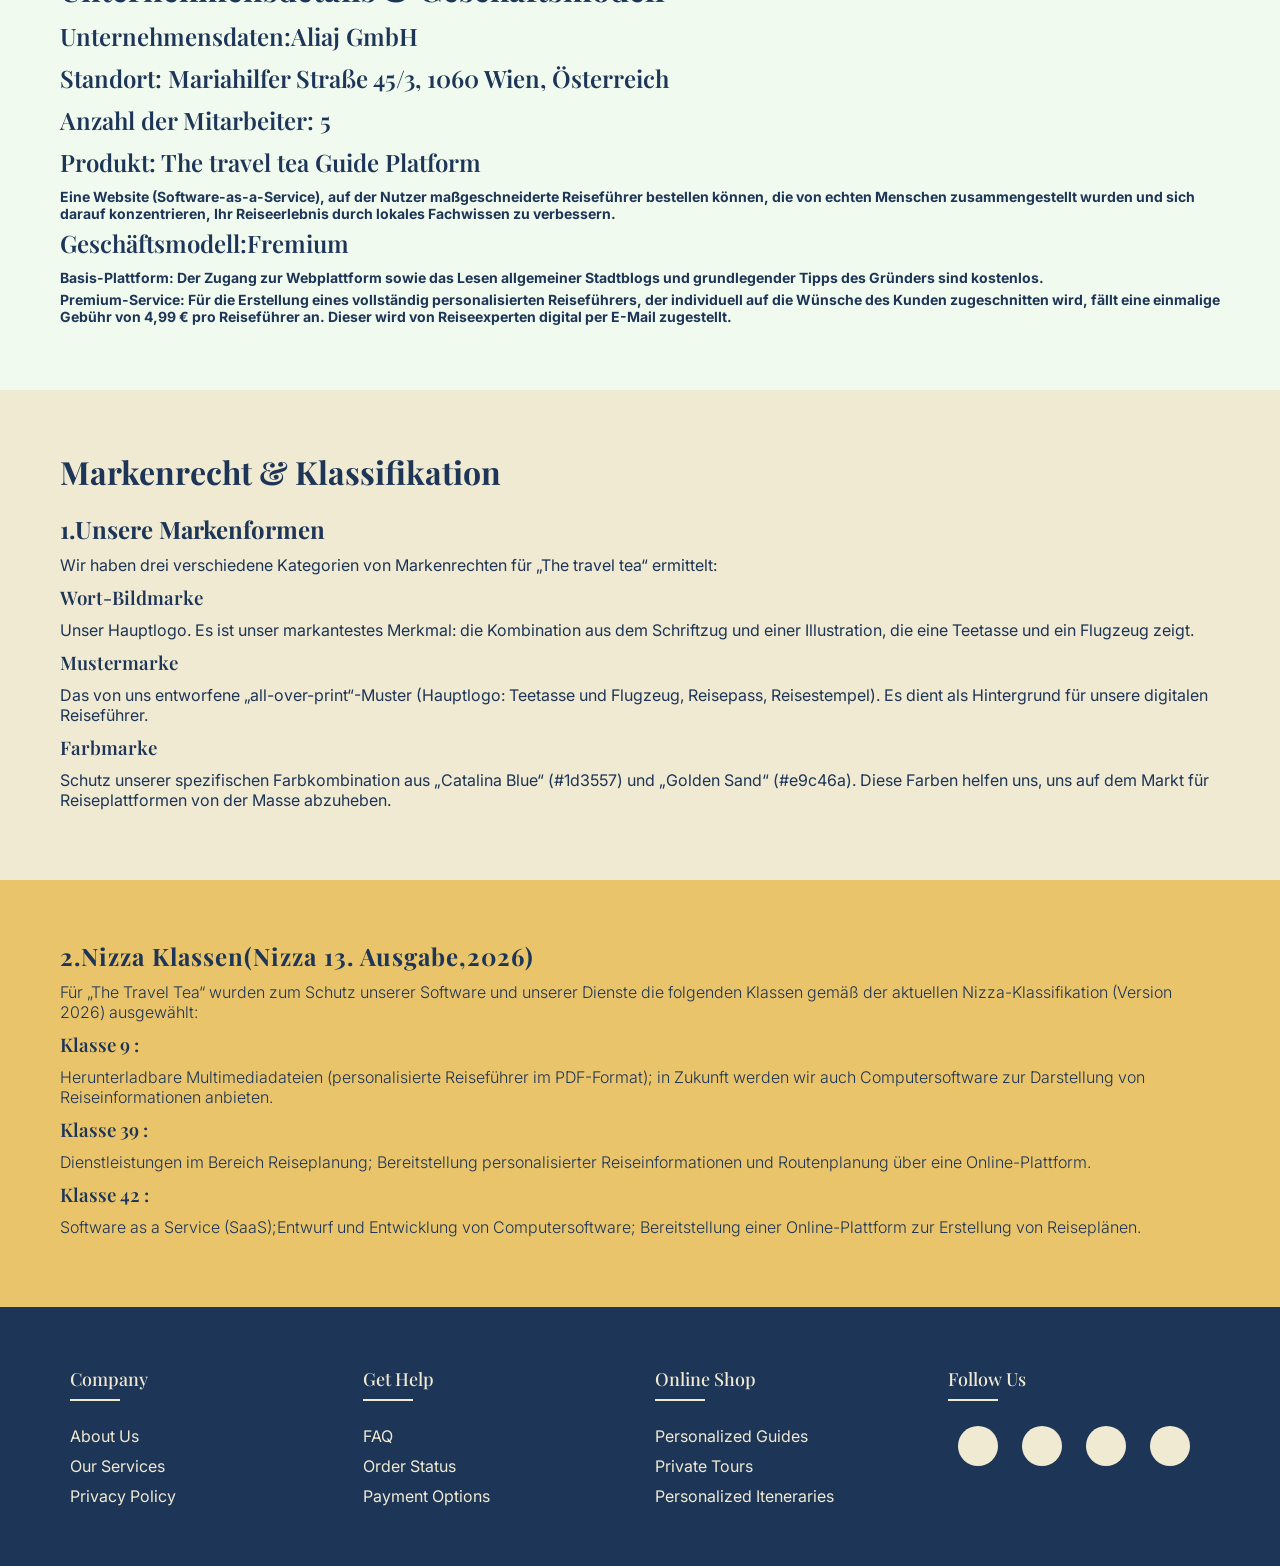
==== commit 5fda4096: "about us edited pt3" ====
--- a/about.html
+++ b/about.html
@@ -51,9 +51,12 @@
           <div class="about-image">
             <img
               src="assets/images_downloaded/oxana-v-qoAIlAmLJBU-unsplash.jpg"
-              alt="Image of travel map and pencils taken by oxana v Unsplash license"
+              alt="Eine Hand, die in ein Notizbuch schreibt, daneben eine Reisekarte, eine Brille und Buntstifte."
               class="founder-photo"
             />
+            <p style="color: white; font-size: 10px">
+              Foto von Oxana V via Unsplash (Unsplash-Lizenz)
+            </p>
           </div>
         </div>
       </section>
@@ -139,32 +142,32 @@
         <ul>
           <li><h2>Unternehmensdaten:Aliaj GmbH</h2></li>
           <li>
-            <h3>Standort: Mariahilfer Straße 45/3, 1060 Wien, Österreich</h3>
-          </li>
-          <li><h3>Anzahl der Mitarbeiter: 5</h3></li>
-          <li>
-            <h3>Produkt: The travel tea Guide Platform</h3>
-            <p>
+            <h2>Standort: Mariahilfer Straße 45/3, 1060 Wien, Österreich</h2>
+          </li>
+          <li><h2>Anzahl der Mitarbeiter: 5</h2></li>
+          <li>
+            <h2>Produkt: The travel tea Guide Platform</h2>
+            <h3>
               Eine Website (Software-as-a-Service), auf der Nutzer
               maßgeschneiderte Reiseführer bestellen können, die von echten
               Menschen zusammengestellt wurden und sich darauf konzentrieren,
               Ihr Reiseerlebnis durch lokales Fachwissen zu verbessern.
-            </p>
-          </li>
-          <li>
-            <h3>Geschäftsmodell:Fremium</h3>
-            <p>
+            </h3>
+          </li>
+          <li>
+            <h2>Geschäftsmodell:Fremium</h2>
+            <h3>
               Basis-Plattform: Der Zugang zur Webplattform sowie das Lesen
               allgemeiner Stadtblogs und grundlegender Tipps des Gründers sind
               kostenlos.
-            </p>
-            <p>
+            </h3>
+            <h3>
               Premium-Service: Für die Erstellung eines vollständig
               personalisierten Reiseführers, der individuell auf die Wünsche des
               Kunden zugeschnitten wird, fällt eine einmalige Gebühr von 4,99 €
               pro Reiseführer an. Dieser wird von Reiseexperten digital per
               E-Mail zugestellt.
-            </p>
+            </h3>
           </li>
         </ul>
       </div>
--- a/css/style.css
+++ b/css/style.css
@@ -594,7 +594,7 @@
 .team-container {
   background-color: var(--denim);
   color: var(--vanilla);
- padding: 60px;
+  padding: 60px;
   width: 100%;
 }
 .team-container-row {
@@ -625,7 +625,7 @@
   margin-bottom: 15px;
 }
 .team-container-col h2 {
- color: var(--cream);
+  color: var(--cream);
 }
 .team-container-col h3 {
   font-size: 20px;
@@ -645,62 +645,62 @@
   color: var(--cream);
 }
 
-
 /*Company details*/
-.company-facts{
+.company-facts {
   background-color: var(--cream);
   color: var(--deepblue);
   padding: 60px;
 }
-.company-facts h1{
-  margin-bottom: 10px;
-}
-.company-facts h3{
-  margin-bottom: 10px;
-  font-weight: 500;
-}
-.company-facts p {
+.company-facts h1 {
+  margin-bottom: 10px;
+}
+.company-facts h2 {
+  margin-bottom: 10px;
+  font-weight: 600;
+}
+.company-facts h3 {
   margin-bottom: 5px;
   font-size: 14px;
+  font-family: var(--font-body);
 }
 
 /*Trademark section*/
-.trademark-section{
+.trademark-section {
   background-color: var(--vanilla);
   color: var(--deepblue);
   padding: 60px;
 }
-.trademark-section h1{
+.trademark-section h1 {
   margin-bottom: 20px;
 }
-.trademark-section h2{
-  margin-bottom: 10px;
-}
-.trademark-section h3{
+.trademark-section h2 {
+  margin-bottom: 10px;
+}
+.trademark-section h3 {
   font-weight: 600;
   margin-bottom: 10px;
 }
-.trademark-section p{
+.trademark-section p {
   margin-bottom: 10px;
   font-weight: 400;
 }
 
 /*Nizza Klassen*/
-.nizza-klassen{
+.nizza-klassen {
   padding: 60px;
   background-color: var(--gold);
   color: var(--deepblue);
 }
-.nizza-klassen h2{
+.nizza-klassen h2 {
   margin-bottom: 10px;
   font-weight: 700;
   letter-spacing: 1px;
 }
-.nizza-klassen h3{
+.nizza-klassen h3 {
   margin-bottom: 10px;
   font-weight: 600;
 }
-.nizza-klassen p{
+.nizza-klassen p {
   margin-bottom: 10px;
   font-weight: 300;
-}+}
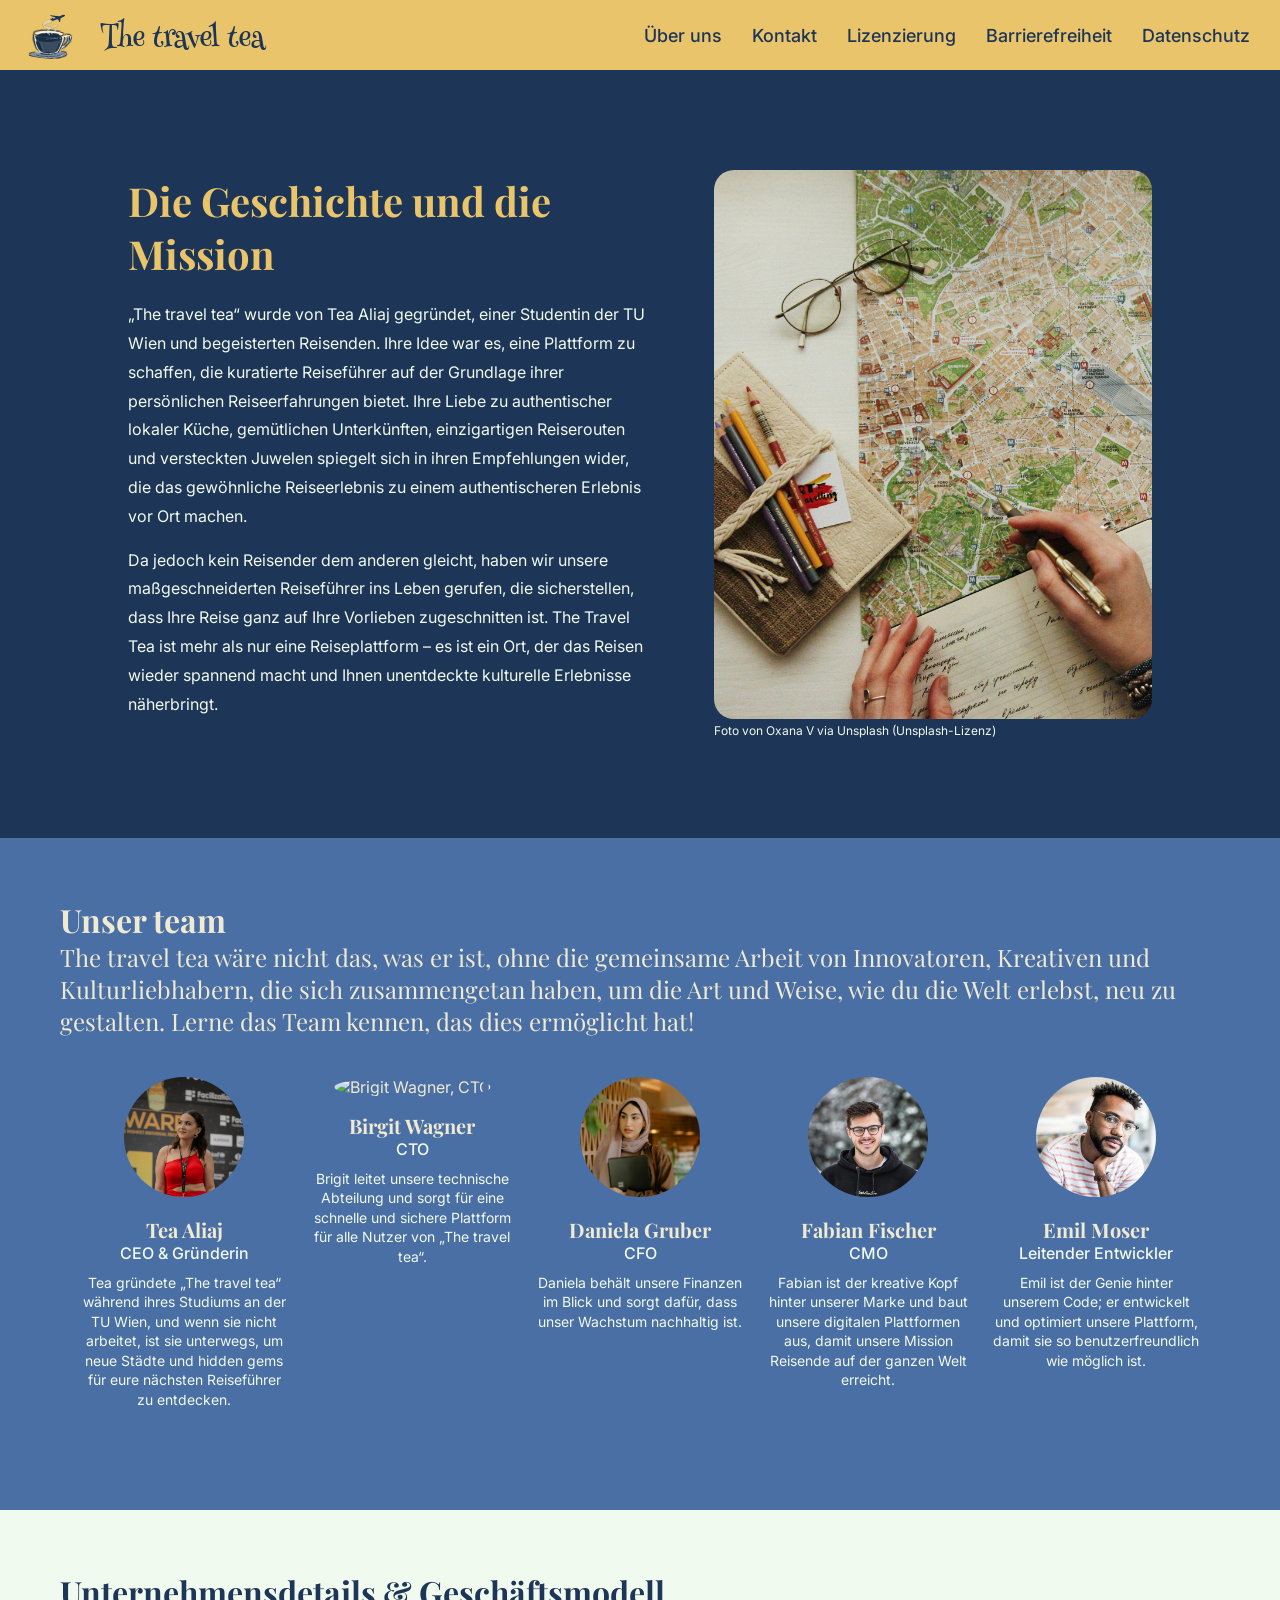
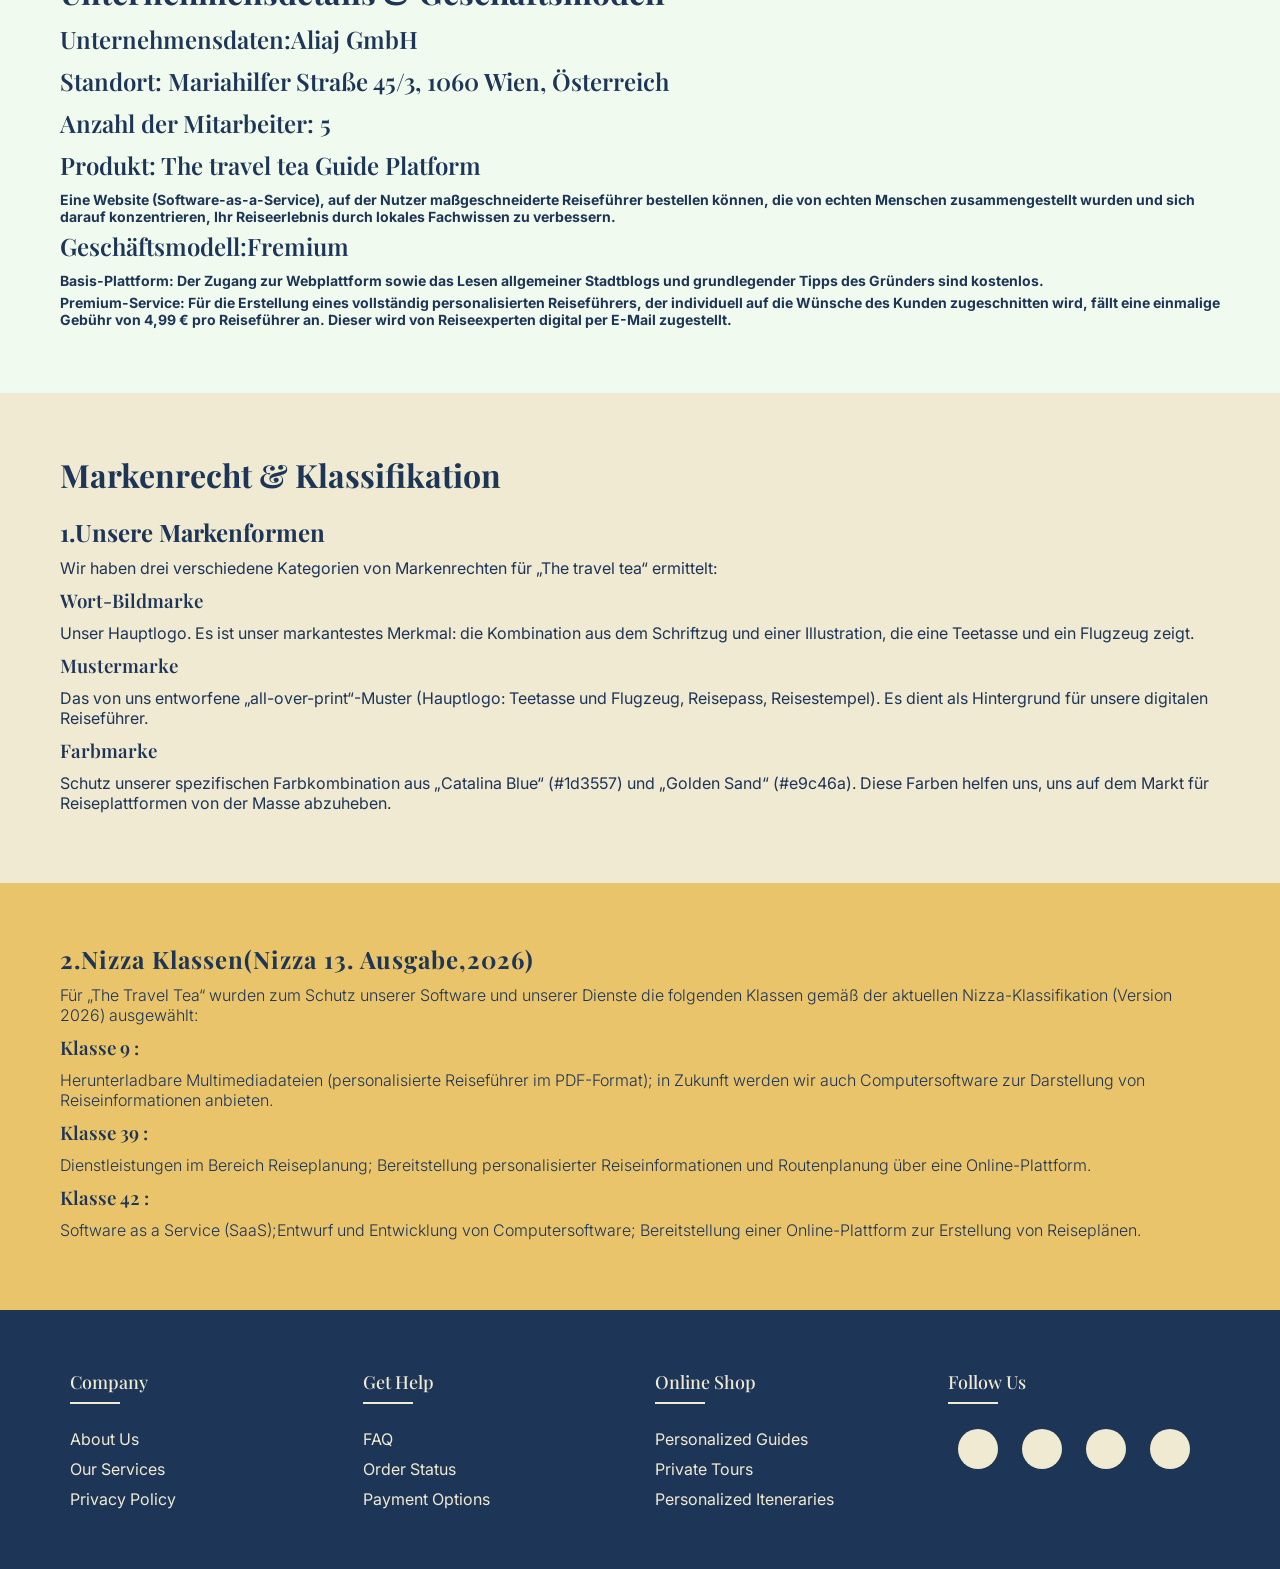
==== commit 23e978cd: "about us edited pt934789823748927934" ====
--- a/about.html
+++ b/about.html
@@ -54,7 +54,7 @@
               alt="Eine Hand, die in ein Notizbuch schreibt, daneben eine Reisekarte, eine Brille und Buntstifte."
               class="founder-photo"
             />
-            <p style="color: white; font-size: 10px">
+            <p style="font-size: 12px">
               Foto von Oxana V via Unsplash (Unsplash-Lizenz)
             </p>
           </div>
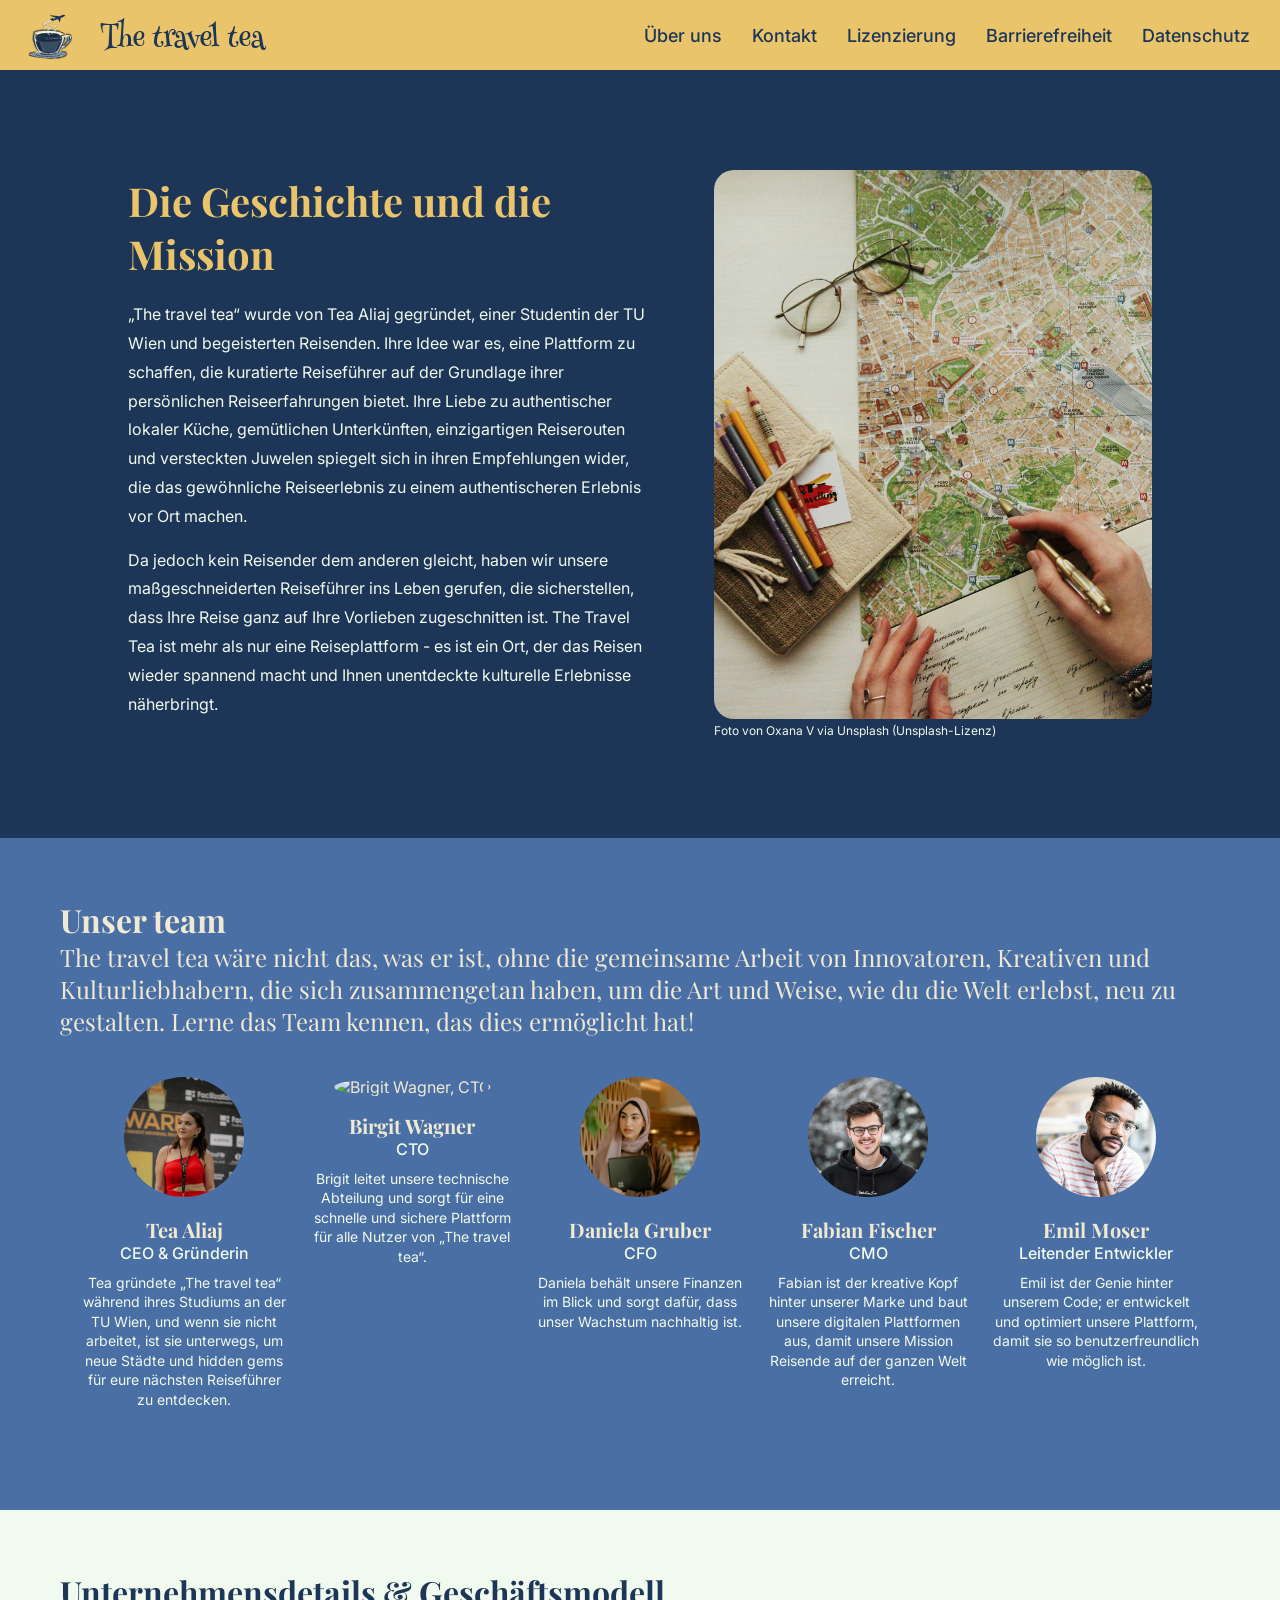
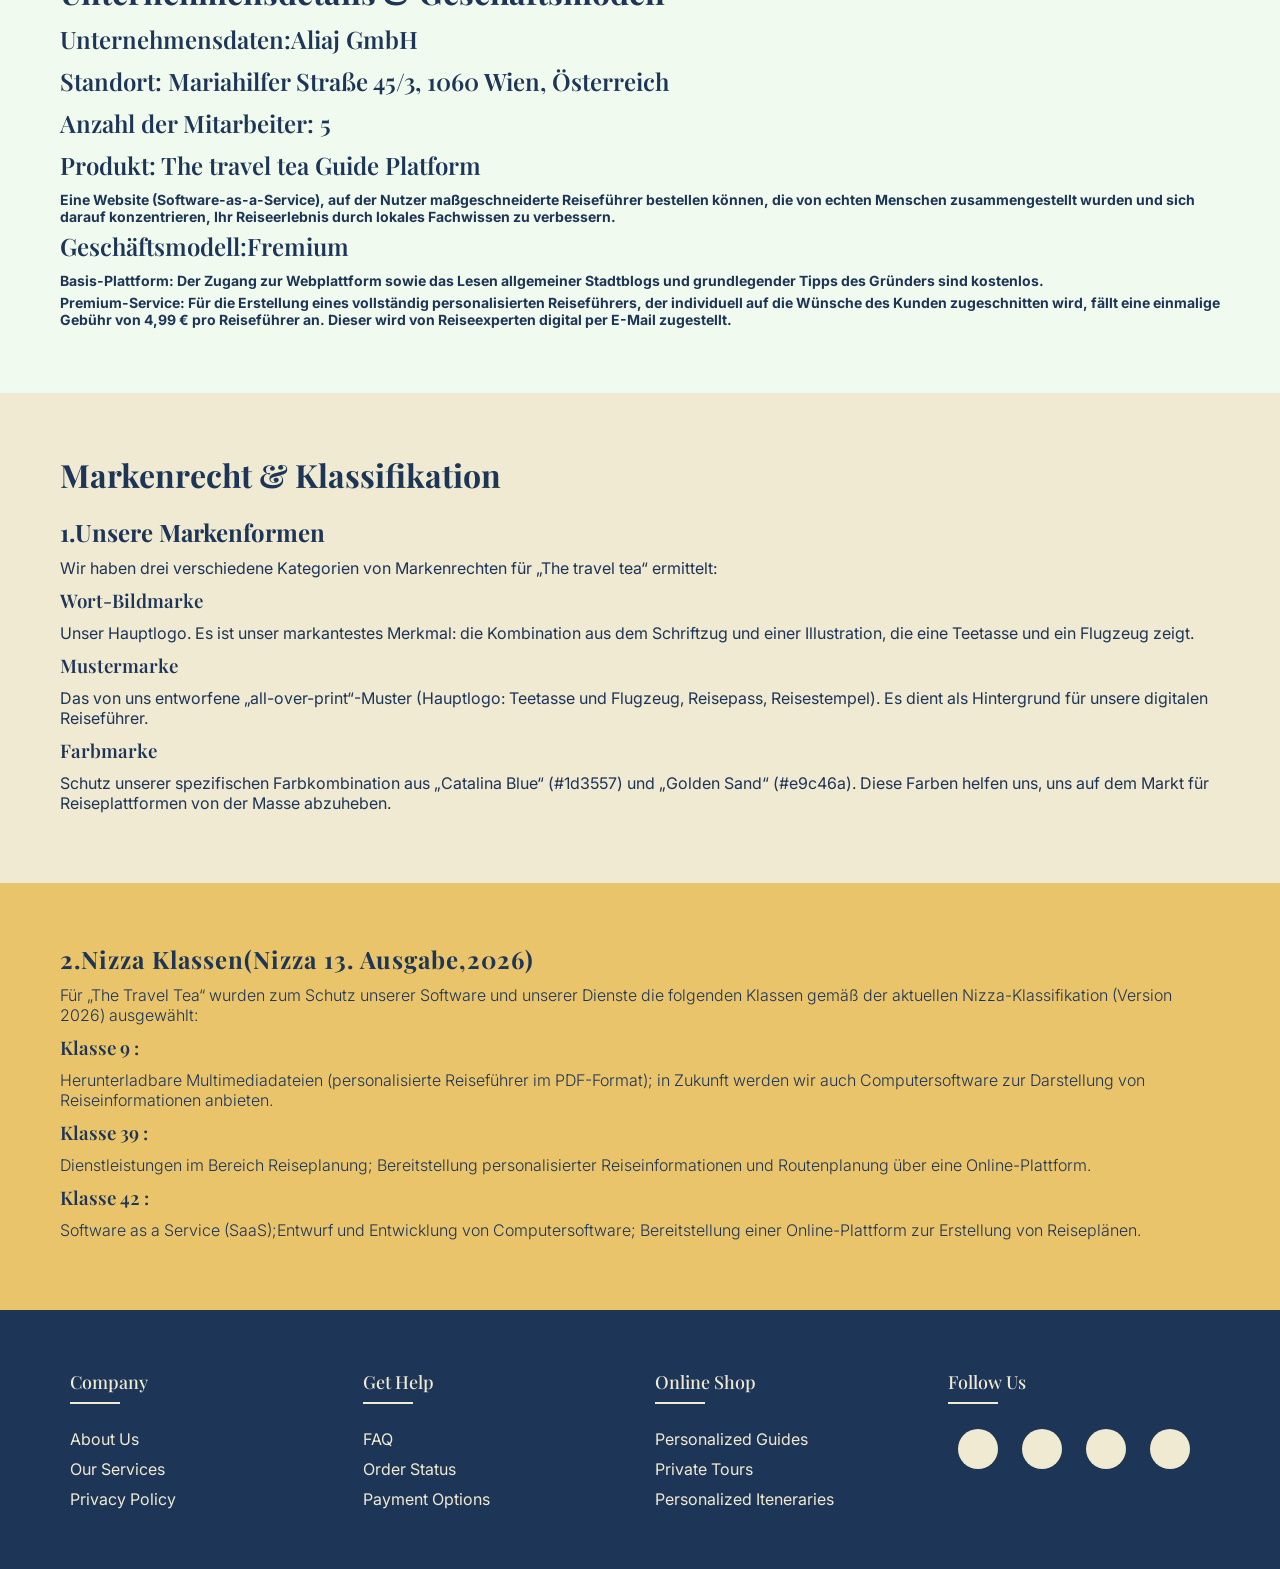
==== commit 0f375d4b: "ABOUT FINAL ✅(no more changes)" ====
--- a/about.html
+++ b/about.html
@@ -44,7 +44,7 @@
               maßgeschneiderten Reiseführer ins Leben gerufen, die
               sicherstellen, dass Ihre Reise ganz auf Ihre Vorlieben
               zugeschnitten ist. The Travel Tea ist mehr als nur eine
-              Reiseplattform – es ist ein Ort, der das Reisen wieder spannend
+              Reiseplattform - es ist ein Ort, der das Reisen wieder spannend
               macht und Ihnen unentdeckte kulturelle Erlebnisse näherbringt.
             </p>
           </div>
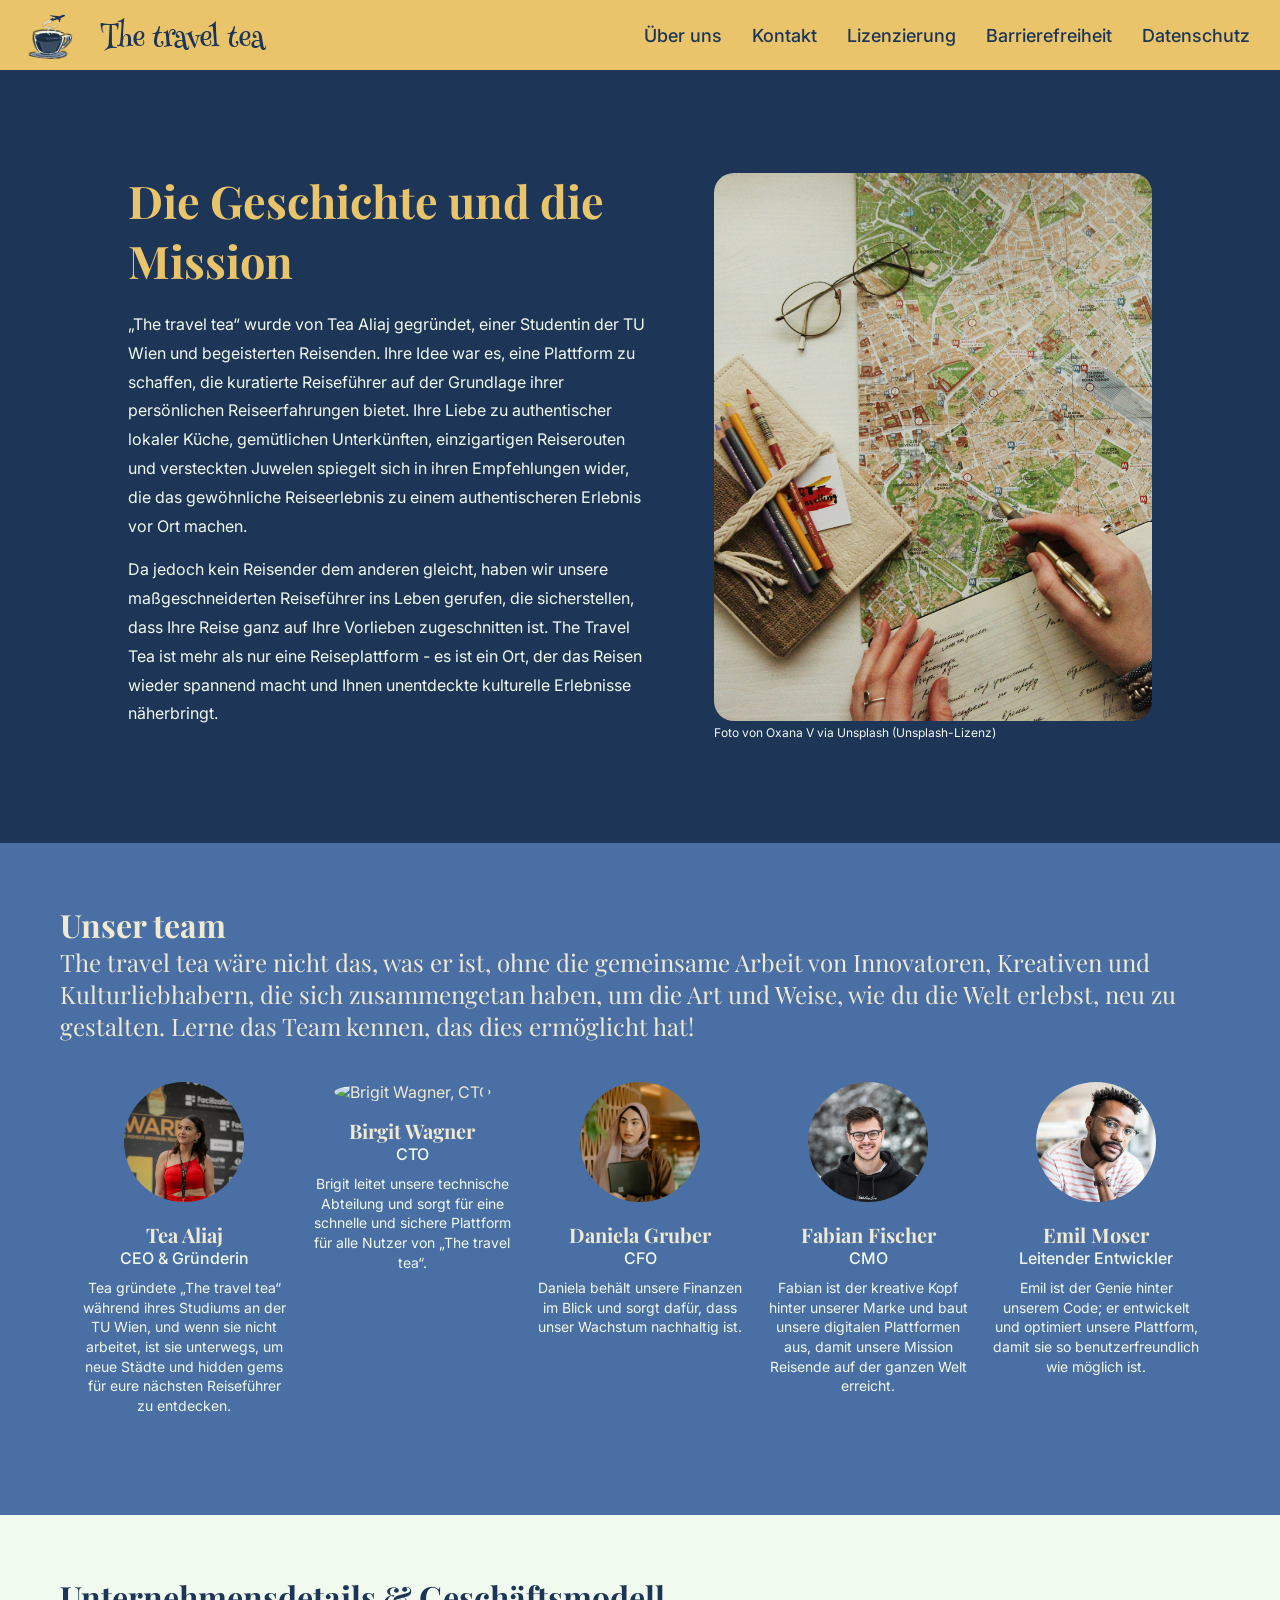
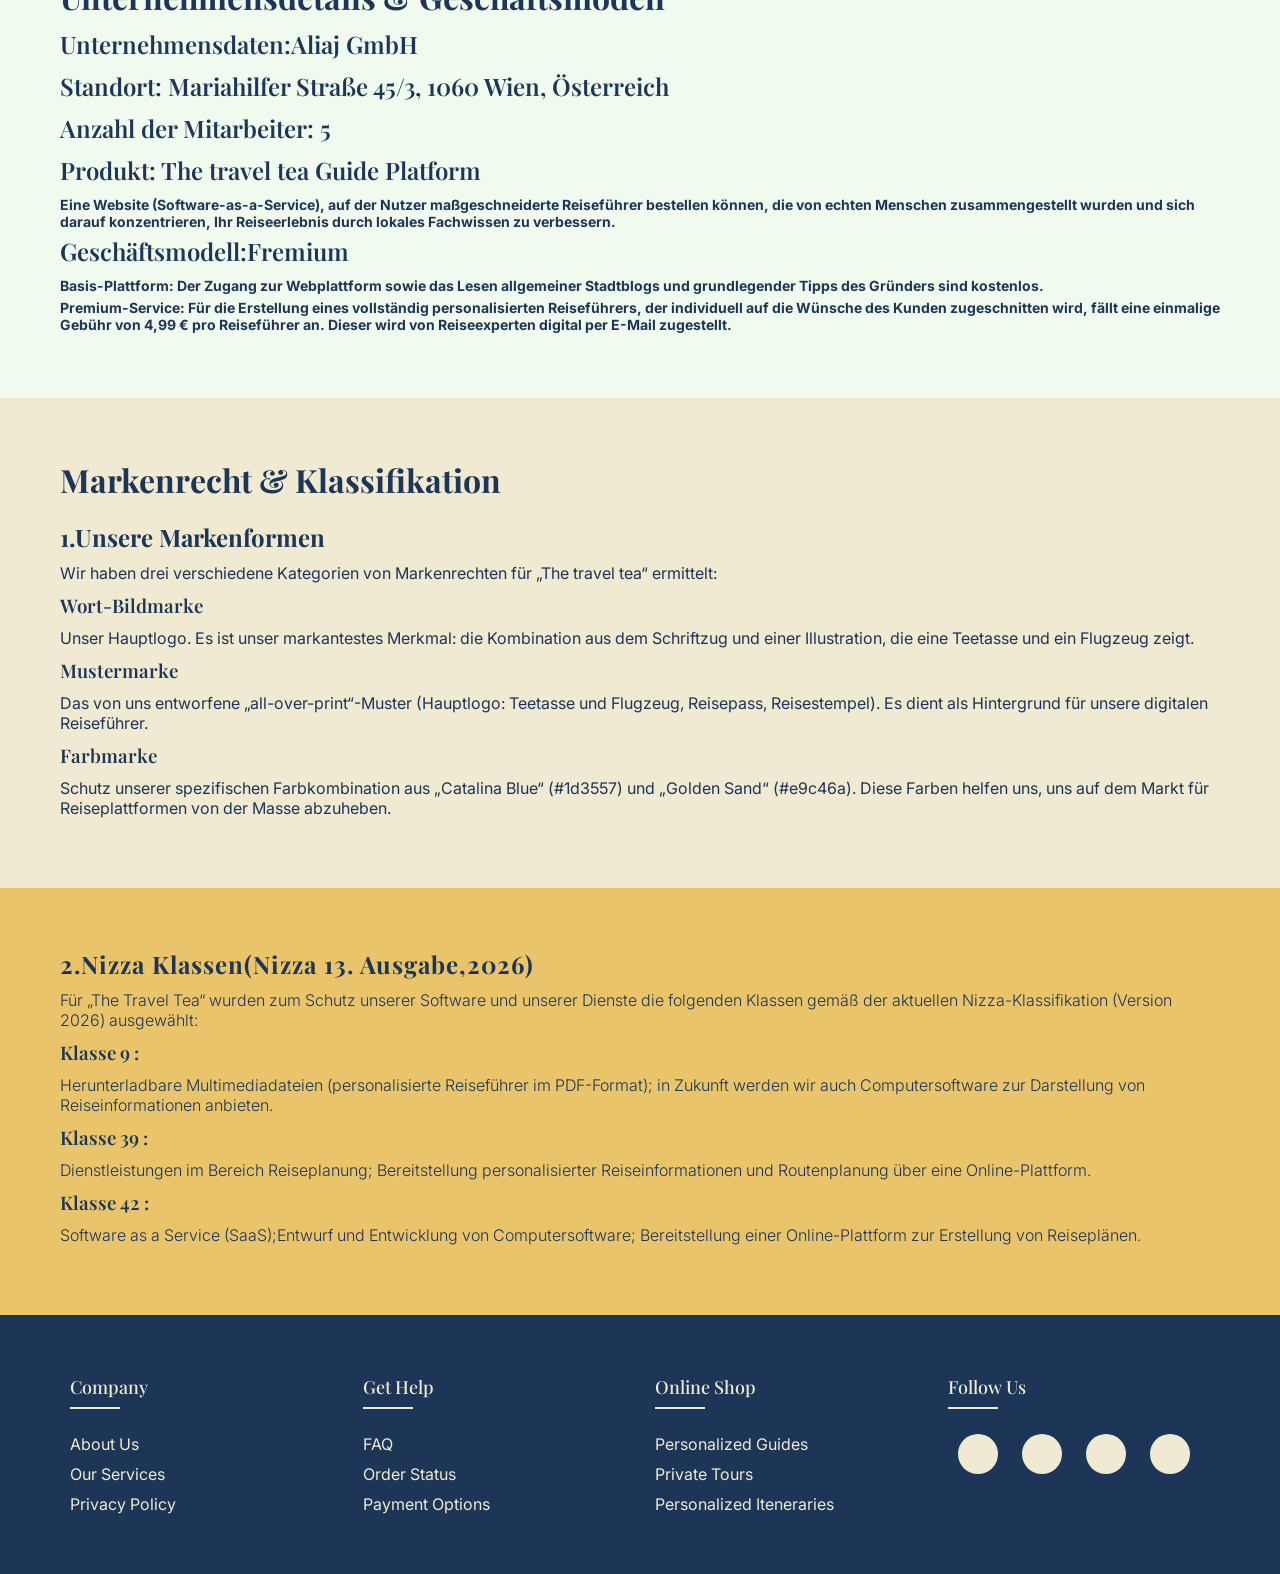
==== commit 509747ce: "done" ====
--- a/about.html
+++ b/about.html
@@ -7,9 +7,10 @@
       href="https://cdnjs.cloudflare.com/ajax/libs/font-awesome/7.0.1/css/all.min.css"
     />
     <link rel="icon" type="image/svg+xml" href="assets/icons/1.svg" />
-    <title>About</title>
+    <title>Über uns</title>
   </head>
   <body>
+    <a href="#about" class="skip-link">Skip to main content</a>
     <header>
       <img class="logo" src="assets/icons/1.svg" alt="The travel tea logo" />
       <nav>
--- a/css/style.css
+++ b/css/style.css
@@ -39,19 +39,19 @@
   background-color: transparent;
 }
 
+/*General Style*/
+
 body {
   font-family: var(--font-body);
   background-color: var(--vanilla);
   color: var(--deepblue);
 }
-
 h1,
 h2,
 h3,
 h4 {
   font-family: var(--font-heading);
 }
-
 .brand-text {
   font-family: var(--font-brand);
   font-size: 1.8rem;
@@ -59,7 +59,6 @@
   margin: 0;
   letter-spacing: 0.05rem;
 }
-
 li,
 a,
 button {
@@ -69,7 +68,6 @@
   color: var(--deepblue);
   text-decoration: none;
 }
-
 header {
   display: flex;
   justify-content: flex-start;
@@ -82,40 +80,35 @@
   z-index: 1000;
   box-shadow: 0 2px 10px rgba(0, 0, 0, 0.05 green, blue, alpha);
 }
-
 .logo {
   width: auto;
   height: 70px;
   margin-left: 0;
 }
 
+/*NAV BAR STYLE*/
 nav {
   flex-grow: 1;
 }
-
 .nav__links {
   display: flex;
   justify-content: flex-end;
   list-style: none;
   align-items: center;
 }
-
 .nav__links li {
   display: inline-block;
   padding: 0px 15px;
 }
-
 .nav__links li:not(.brand-link) a {
   font-family: var(--font-body);
   color: var(--deepblue);
   font-size: 18px;
   transition: all 0.3s ease 0s;
 }
-
 .nav__links li a:hover {
   color: var(--vanilla);
 }
-
 button {
   padding: 9px 25 px;
   border: none;
@@ -123,44 +116,38 @@
   cursor: pointer;
   transition: all 0.3s ease 0s;
 }
-
 button:hover {
   background-color: var();
   color: white;
 }
-
 .brand-link {
   margin-right: auto;
   margin-top: 10px;
   margin-left: 0px;
 }
-
 .brand-link a {
   font-family: var(--font-brand);
   font-size: 1.7rem;
   color: var(--beige);
   margin-right: 40px;
 }
-
 .container {
   max-width: 1170px;
   margin: auto;
 }
-
 ul {
   list-style: none;
 }
 
+/*FOOTER STYLE*/
 .footer {
   background-color: var(--deepblue);
   padding: 60px 0;
 }
-
 .footer-col {
   width: 25%;
   padding: 0 15px;
 }
-
 .footer-col h4 {
   font-size: 18px;
   color: var(--vanilla);
@@ -170,7 +157,6 @@
   font-weight: 500;
   position: relative;
 }
-
 .footer-col h4::before {
   content: "";
   position: absolute;
@@ -181,11 +167,9 @@
   box-sizing: border-box;
   width: 50px;
 }
-
 .footer-col ul li:not(:last-child) {
   margin-bottom: 10px;
 }
-
 .footer-col ul li a {
   font-size: 16px;
   text-transform: capitalize;
@@ -196,17 +180,10 @@
   display: block;
   transition: all 0.3s ease;
 }
-
 .footer-col ul li a:hover {
   color: var(--sky);
   padding-left: 7px;
 }
-
-.row {
-  display: flex;
-  flex-wrap: wrap;
-}
-
 .footer-col .social-links a {
   display: inline-block;
   height: 40px;
@@ -219,12 +196,93 @@
   transition: all 0.5s ease;
   color: var(--deepblue);
 }
-
 .footer-col .social-links a:hover {
   color: var(--vanilla);
   background-color: var(--sky);
 }
-
+.row {
+  display: flex;
+  flex-wrap: wrap;
+}
+
+/*Homepage HTML Page style*/
+
+/*Skip-link*/
+.skip-link {
+  position: absolute;
+  top: -100px;
+  left: 0;
+  background-color: var(--deepblue);
+  color: white;
+  padding: 10px 20px;
+  z-index: 9999;
+  border-radius: 8px;
+  font-weight: 600;
+  text-decoration: none;
+  transition: top 0.2s;
+}
+
+.skip-link:focus {
+  top: 10px;
+}
+
+/*COOKIE POP UP HTML*/
+#cookiePopup {
+  background-color: var(--cream);
+  position: fixed;
+  z-index: 9999;
+  font-size: 14px;
+  font-family: var(--font-body);
+  width: 70vw;
+  max-width: 42.85em;
+  box-shadow: 0 0 2em rgba(5, 0, 31, 0.15);
+  text-align: justify;
+  line-height: 1.8em;
+  padding: 2em 1.4em;
+  border-radius: 6px;
+  transition: all 0.5s ease-in;
+  bottom: 20px;
+  right: 20px;
+}
+#cookiePopup p {
+  text-align: center;
+  margin: 1.4em 0;
+}
+.cookie-buttons {
+  padding: 20px 50px;
+  display: flex;
+  justify-content: center;
+  gap: 50px;
+  margin-top: auto;
+}
+.accept {
+  background-color: green;
+  color: white;
+  display: block;
+  padding: 1em 1.4em;
+  border: none;
+  border-radius: 0%;
+}
+.decline {
+  background-color: red;
+  color: white;
+  display: block;
+  padding: 1em 1.4em;
+  border: none;
+  border-radius: 0%;
+}
+.hide {
+  visibility: hidden;
+  bottom: 2em;
+  right: 2em;
+}
+.show {
+  visibility: visible;
+  bottom: 2em;
+  right: 2em;
+}
+
+/*HERO STYLE*/
 .hero-image {
   background-image:
     linear-gradient(rgba(0, 0, 0, 0.2), rgba(0, 0, 0, 0.2)),
@@ -233,20 +291,16 @@
   background-position: center;
   height: 100vh;
   width: 100%;
-
-  /* Centering Logic */
-  display: flex;
-  justify-content: center; /* Horizontal center */
-  align-items: center; /* Vertical center */
+  display: flex;
+  justify-content: center;
+  align-items: center;
   text-align: center;
 }
-
 .hero-content {
-  max-width: 800px; /* Prevents text from stretching too wide */
+  max-width: 800px;
   padding: 20px;
   z-index: 1;
 }
-
 .hero-title {
   font-family: var(--font-heading);
   color: var(--gold);
@@ -254,7 +308,6 @@
   text-shadow: 2px 4px 10px rgba(0, 0, 0, 0.3);
   font-weight: 300;
 }
-
 .hero-subtitle {
   font-family: var(--font-body);
   color: var(--vanilla);
@@ -264,27 +317,25 @@
   text-shadow: 2px 4px 10px rgba(0, 0, 0, 0.3);
   margin-bottom: 30px;
 }
-
 .hero-btn {
   display: inline-block;
   padding: 15px 35px;
-  background-color: var(--denim); /* That warm accent color we picked */
-  color: var(--vanilla);
+  background-color: var(--deepblue);
+  color: var(--cream);
   text-decoration: none;
   border-radius: 70px;
   font-weight: bold;
   transition: transform 0.3s ease;
 }
-
 .hero-btn:hover {
   transform: scale(1.01);
 }
 
+/*About section style*/
 .about-section {
-  padding: 100px 10%;
+  padding: 40px 5%;
   background-color: var(--vanilla);
 }
-
 .about-container {
   display: flex;
   align-items: center;
@@ -293,51 +344,43 @@
   max-width: 1200px;
   margin: 0 auto;
 }
-
 @media (max-width: 768px) {
   .about-container {
     flex-direction: column;
     text-align: center;
   }
 }
-
 .about-image {
   flex: 1;
   max-width: 450px;
 }
-
 .founder-photo {
   width: 100%;
   height: auto;
   border-radius: 20px;
   box-shadow: 15px 15px 0px var(--tea-leaf);
 }
-
 .about-text {
   flex: 1.2;
 }
-
 .about-text h2 {
-  font-size: 2.5rem;
+  font-size: 45px;
   margin-bottom: 20px;
   color: var(--dark-slate);
 }
-
 .about-text p {
   line-height: 1.8;
   margin-bottom: 15px;
-  color: #444;
-}
-
+  color: black;
+}
 .about-cta {
   display: inline-block;
   margin-top: 10px;
   text-decoration: none;
   font-weight: bold;
-  color: var(--clay);
+  color: var(--deepblue);
   transition: transform 0.3s ease;
 }
-
 .about-cta:hover {
   transform: translateX(10px);
 }
@@ -346,125 +389,227 @@
   text-align: center;
 }
 
-.feature-container,
-.steps-wrapper,
-.dest-container,
-.pricing-wrapper {
-  display: flex;
-  flex-wrap: wrap; /* Allows cards to drop to next line on mobile */
+/*FEATURES PAGE STYLE*/
+.features {
+  padding: 40px 5%;
+  background-color: var(--gold);
+}
+.features h1 {
+  color: var(--deepblue);
+  font-size: 45px;
+  padding-left: 20px;
+}
+.card-container {
+  display: flex;
   justify-content: center;
-  gap: 30px; /* Space between the cards */
+  flex-wrap: wrap;
   margin-top: 40px;
 }
-
-.price-card,
-.feature-card,
-.dest-card {
-  background: var(--white);
-  padding: 30px;
-  border-radius: 15px;
-  box-shadow: 0 4px 15px rgba(0, 0, 0, 0.05);
-  flex: 1;
-  min-width: 280px; /* Prevents cards from getting too skinny */
-  max-width: 350px;
-}
-
-.section-padding {
-  padding: 80px 10%; /* Lots of top/bottom space and side breathing room */
+.card {
+  width: 325px;
+  background-color: var(--vanilla);
+  border-radius: 8px;
+  overflow: hidden;
+  box-shadow: 0px 2px 4px rgba(0, 0, 0, 0.2);
+  margin: 20px;
+}
+.card-content {
+  padding: 16px;
+}
+.card-content h2 {
+  font-size: 22px;
+  margin-bottom: 8px;
+}
+.card-content p {
+  margin-bottom: 10px;
+}
+.card img {
+  width: 100%;
+  height: 230px;
+  display: block;
+}
+/*DESTINATIONS PAGE STYLE*/
+.destinations {
+  padding: 40px 5%;
+  background-color: var(--deepblue);
+  color: var(--cream);
+}
+.destinations h1 {
+  font-size: 45px;
+  padding-left: 20px;
+  color: var(--cream);
+}
+.destinations-container {
+  width: 100%;
+  padding: 20px 0;
+}
+.slider {
+  display: flex;
+  gap: 8px;
+  padding: 16px;
+  list-style: none;
+  overflow-x: auto;
+  scroll-snap-type: x mandatory;
+  -webkit-overflow-scrolling: touch;
+  scrollbar-width: none;
+  -ms-overflow-style: none;
+}
+.list::-webkit-scrollbar {
+  display: none;
+}
+.slide {
+  flex-shrink: 0;
+  width: 325px;
+  height: 400px;
+  margin: 1px;
+  background-color: #fff;
+  border-radius: 8px;
+  scroll-snap-align: center;
+  position: relative;
+}
+
+.slide img {
+  width: 100%;
+  height: 100%;
+  object-fit: cover;
+  display: block;
+  border-radius: 8px;
+}
+.slide-text {
+  position: absolute;
+  top: 50%;
+  left: 50%;
+  transform: translate(-50%, -50%);
+  color: #ffffff;
+  font-family: var(--font-body);
+  font-size: 30px;
+  font-weight: bold;
   text-align: center;
-}
-
-.feature-container,
-.steps-wrapper,
-.dest-container,
-.pricing-wrapper {
-  display: flex;
-  flex-wrap: wrap; /* Allows cards to drop to next line on mobile */
+  width: 100%;
+  height: 100%;
+  padding: 0 10px;
+  background: rgba(0, 0, 0, 0.45);
+  border-radius: 8px;
+  display: flex;
+  align-items: center;
   justify-content: center;
-  gap: 30px; /* Space between the cards */
-  margin-top: 40px;
-}
-
-.price-card,
-.feature-card,
-.dest-card {
-  background: var(--white);
-  padding: 30px;
-  border-radius: 15px;
-  box-shadow: 0 4px 15px rgba(0, 0, 0, 0.05);
-  flex: 1;
-  min-width: 280px; /* Prevents cards from getting too skinny */
-  max-width: 350px;
-}
-
+}
+
+/*FINAL STYLE*/
+.final-title {
+  font-size: 45px;
+  padding-left: 20px;
+  color: white;
+}
+.final-image {
+  background-image:
+    linear-gradient(rgba(0, 0, 0, 0.2), rgba(0, 0, 0, 0.2)),
+    url("../assets/images_downloaded/slava-auchynnikau-PDqXaRw2M9o-unsplash.jpg");
+  background-size: cover;
+  background-position: center;
+  height: 100vh;
+  width: 100%;
+  display: flex;
+  justify-content: center;
+  align-items: center;
+  text-align: center;
+}
+.final-content {
+  max-width: 800px;
+  padding: 20px;
+  z-index: 1;
+}
+
+/*PRICING STYLE*/
+.pricing {
+  padding: 40px 5%;
+  background-color: var(--vanilla);
+}
+.pricing h1 {
+  font-size: 45px;
+  padding-left: 20px;
+}
+.pricing-container {
+  display: flex;
+  justify-content: center;
+  flex-wrap: wrap;
+  margin-top: 20px;
+  align-items: stretch;
+}
+.pricing-card {
+  width: 450px;
+  min-height: 280px;
+  background-color: var(--vanilla);
+  border-radius: 8px;
+  overflow: hidden;
+  box-shadow: 0px 2px 10px rgba(0, 0, 0, 0.2);
+  margin: 20px;
+  display: flex;
+  flex-direction: column;
+  justify-content: center;
+  align-items: center;
+}
+.pricing-card-content {
+  padding: 24px;
+  font-size: 20px;
+  margin-bottom: 16px;
+}
+
+/*Privacy HTML Page Style*/
+
+/*PRIVACY PAGE STYLE*/
 .privacy-container {
   max-width: 100%;
   margin: 0 auto;
   padding: 2rem;
   line-height: 1.8;
-  background-color: #1d3557;
-}
-
+  background-color: var(--deepblue);
+  color: var(--cream);
+}
 .privacy-container h1 {
-  margin-bottom: 2rem;
-  color: var(--vanilla);
-}
-
+  margin-bottom: 20px;
+}
 .privacy-container h2 {
-  margin-top: 2rem;
-  margin-bottom: 1rem;
-  color: var(--vanilla);
-}
-
-.privacy-container h3 {
-  color: var(--vanilla);
-}
-
-.privacy-container p {
-  color: var(--vanilla);
-}
-
+  margin-top: 20px;
+  margin-bottom: 20px;
+}
 .privacy-container ul {
-  padding-left: 1.5rem;
-  margin-bottom: 1rem;
-  color: var(--vanilla);
-}
-
+  padding-left: 15px;
+  margin-bottom: 20px;
+}
 .privacy-container li {
-  margin-bottom: 0.5rem;
-  color: var(--vanilla);
-}
-
+  margin-bottom: 10px;
+  color: var(--cream);
+}
 .privacy-container a {
-  color: var(--vanilla);
-}
-
+  color: var(--cream);
+}
+
+/*Contact HTML Page Style*/
+
+/*CONTACT FORM STYLE*/
 .form-container {
   max-width: 1000px;
   margin: 0 auto;
   padding: 2rem;
 }
-
 .form-row {
   display: grid;
   grid-template-columns: 1fr 1fr;
   gap: 1.5rem;
   margin-bottom: 1.5rem;
 }
-
 .form-col {
   display: flex;
   flex-direction: column;
   gap: 0.5rem;
 }
-
 .form-col label {
   font-weight: 700;
   font-family: var(--font-heading);
   font-size: 1.5rem;
   color: var(--deepblue);
 }
-
 .form-col input,
 .form-col textarea {
   padding: 0.75rem 1rem;
@@ -483,12 +628,10 @@
   outline: none;
   border-color: var(--deepblue);
 }
-
 .form-col textarea {
   resize: vertical;
   margin-bottom: 1.5rem;
 }
-
 .button-submit {
   display: block;
   margin: 20px auto;
@@ -500,11 +643,11 @@
   border-radius: 70px;
   transition: transform 0.3s ease;
 }
-
 .button-submit:hover {
   background-color: var(--denim);
   color: var(--cream);
 }
+
 /*IMPRESSUM STYLE*/
 .impressum {
   background-color: var(--denim);
@@ -531,6 +674,8 @@
   font-family: var(--font-body);
   font-weight: 400;
 }
+
+/*License HTML Page style*/
 
 /*LICENSE CONTAINER*/
 .license-container {
@@ -539,31 +684,30 @@
   padding: 3rem 2rem;
   line-height: 1.8;
 }
-
 .license-container h1 {
   font-weight: 800;
   margin-bottom: 5px;
 }
-
 .license-container h2 {
-  font-weight: 700;
-  font-style: oblique;
+  font-weight: 600;
   margin-bottom: 3px;
   margin-top: 10px;
 }
-
+.license-container h3 {
+  font-weight: 400;
+  font-family: var(--font-body);
+  font-size: 14px;
+}
 .license-container p {
   font-size: 16px;
   font-weight: 400;
   font-family: var(--font-body);
 }
-
 .license-container ul {
-  padding-left: 1.5rem;
-}
-
+  padding-left: 20px;
+}
 .license-container li {
-  margin-bottom: 0.5rem;
+  margin-bottom: 2px;
   font-size: 16px;
   font-weight: 400;
   font-family: var(--font-body);
